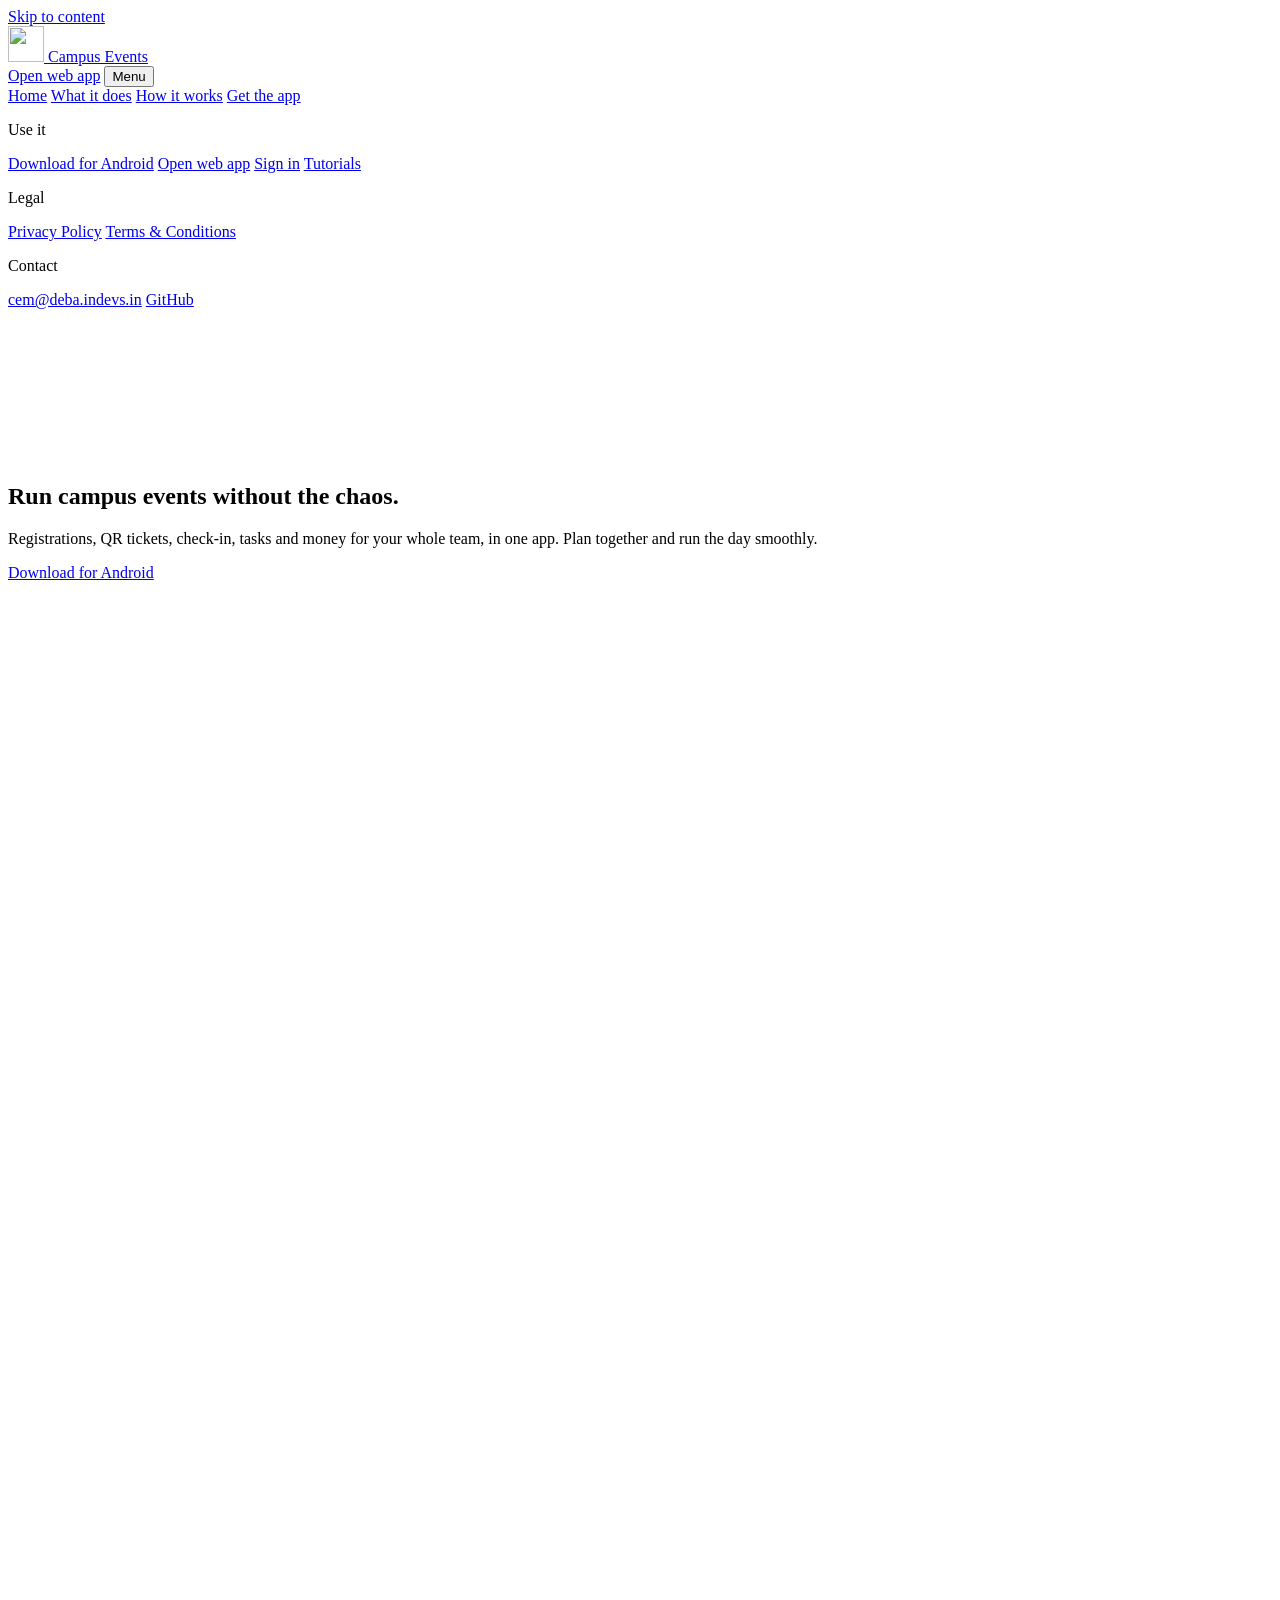
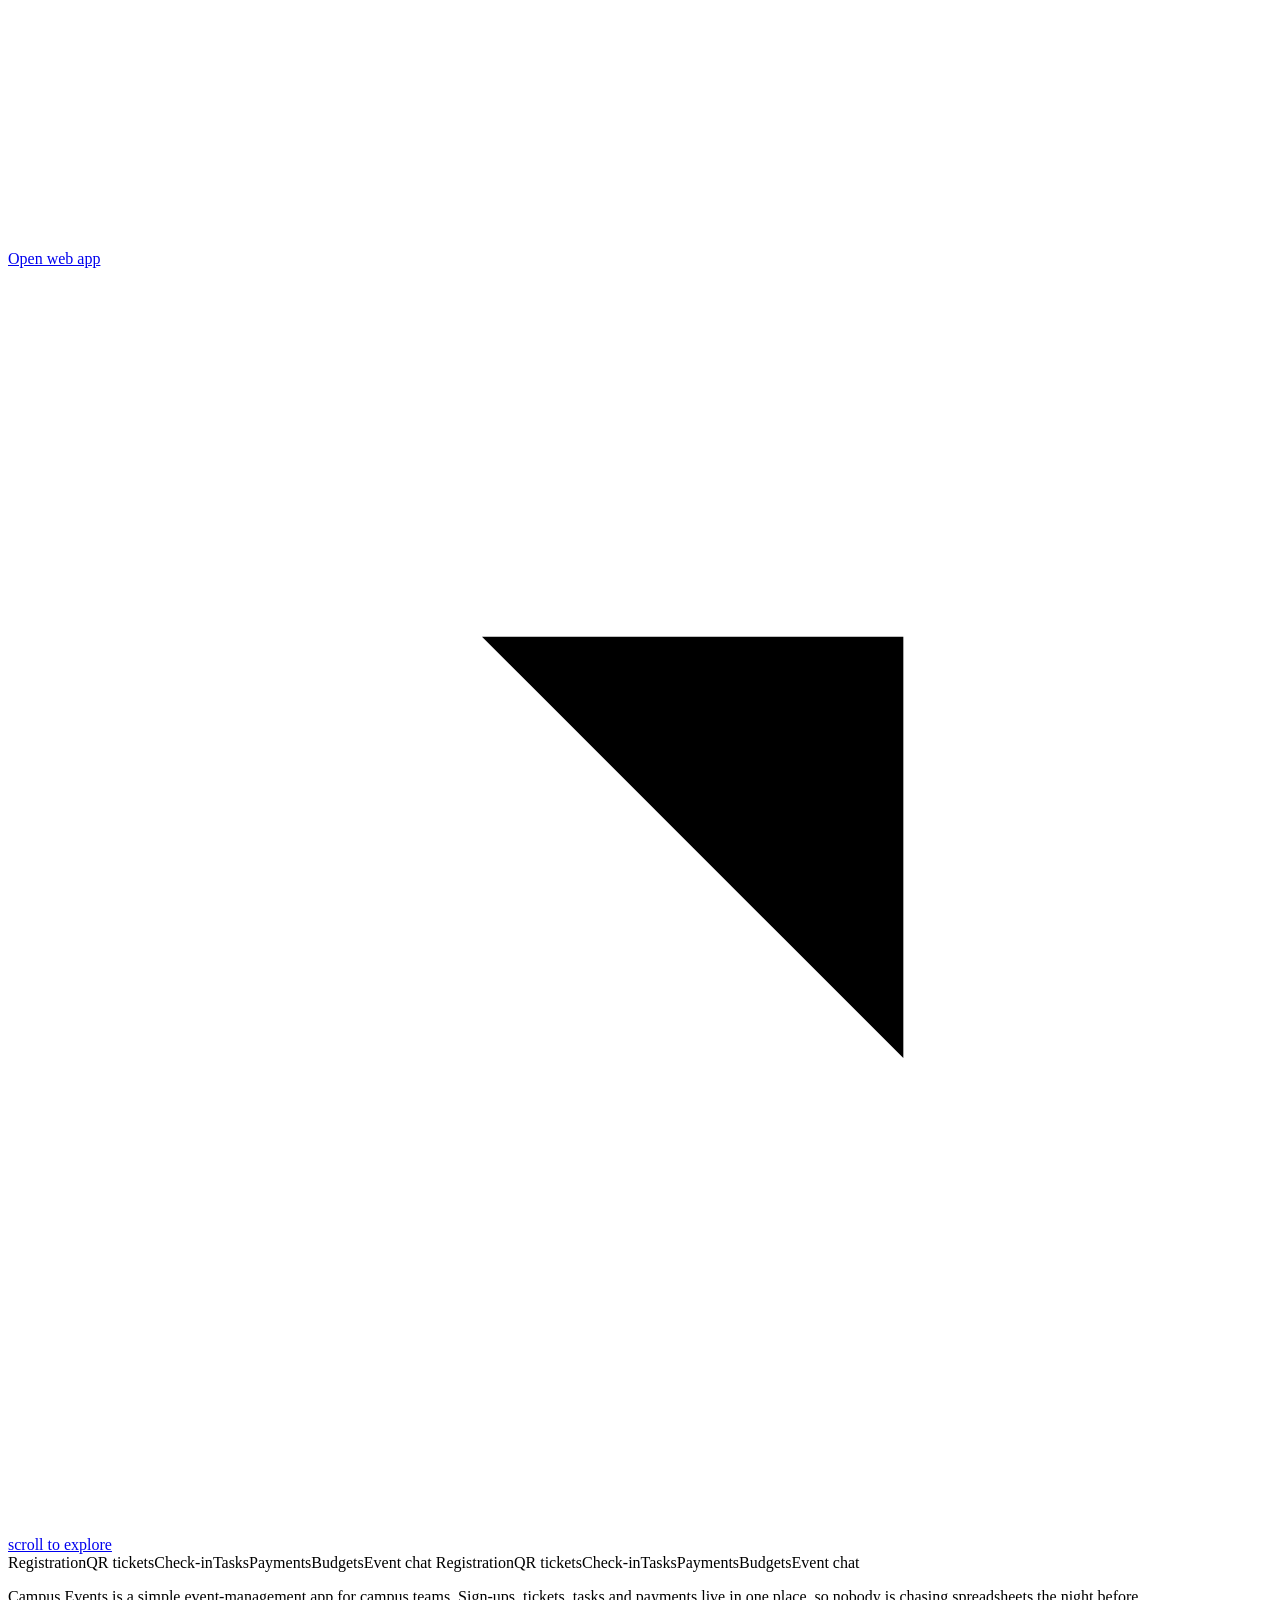
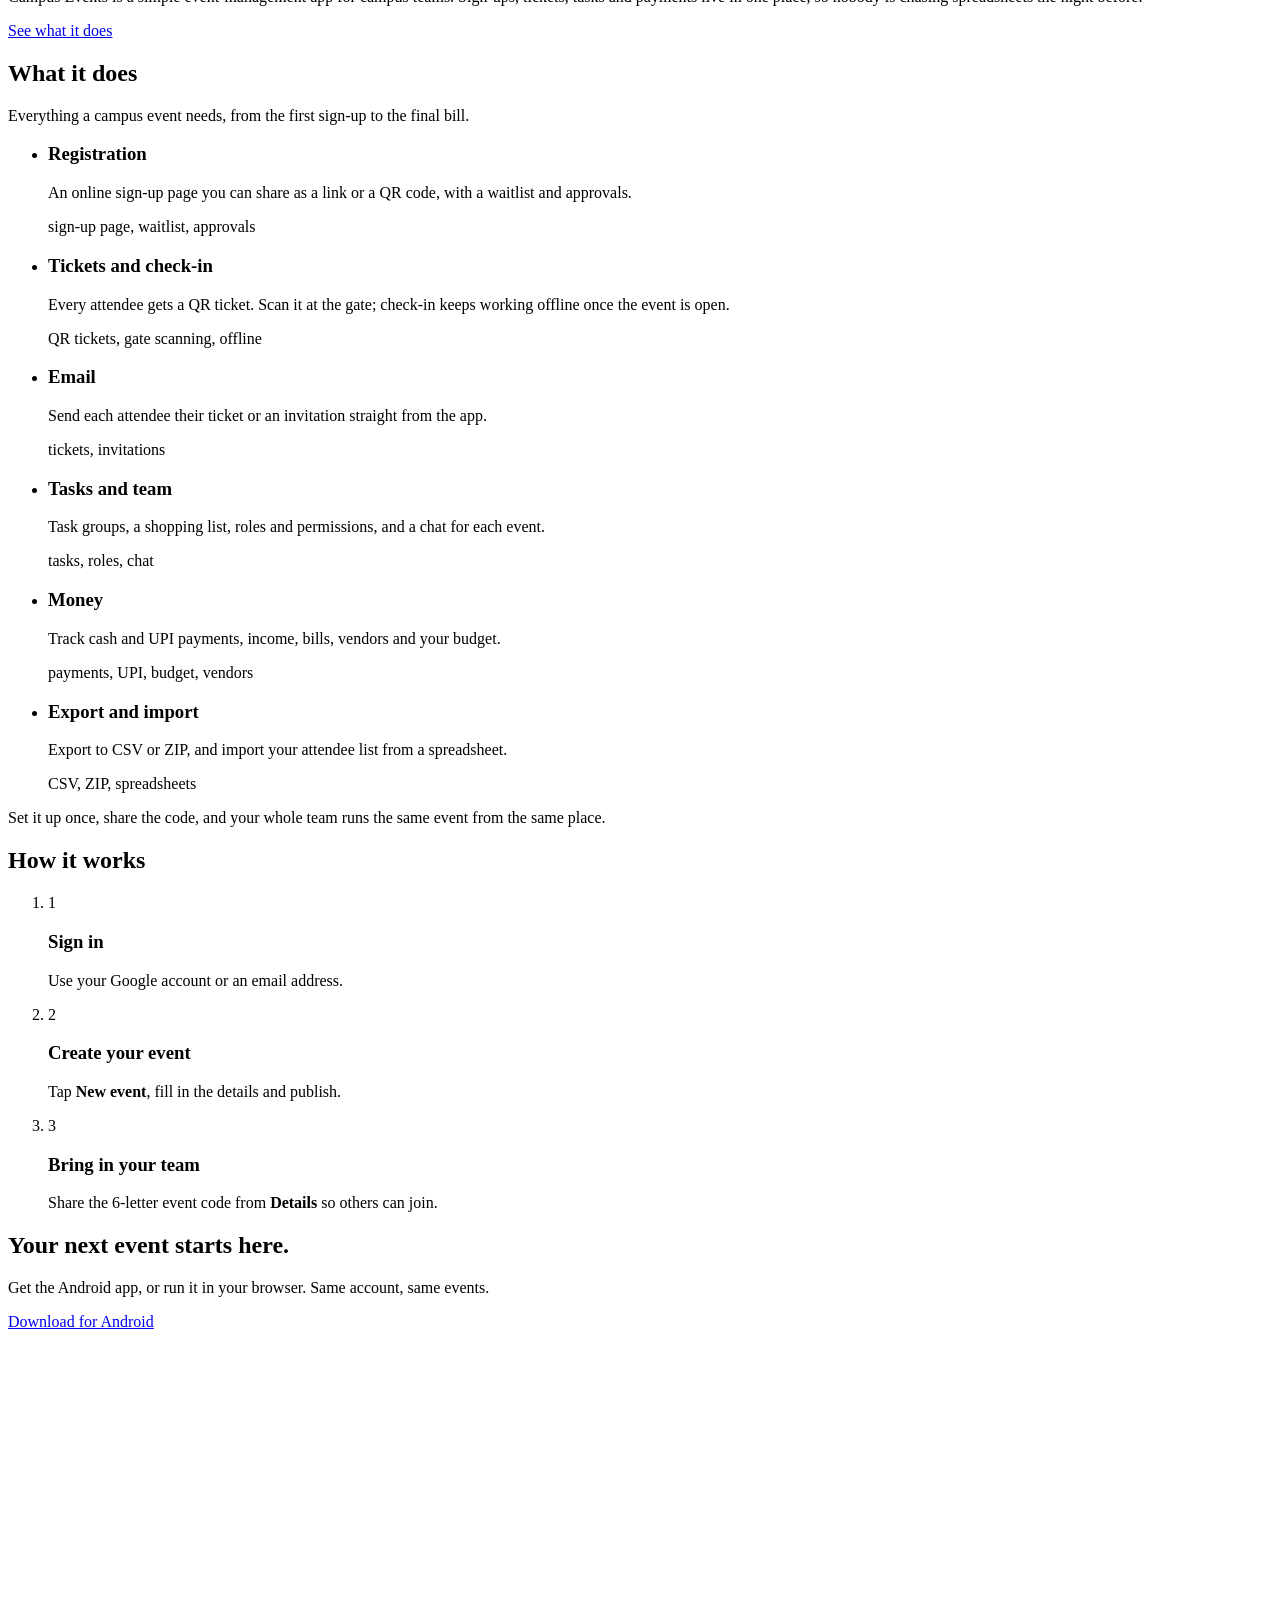
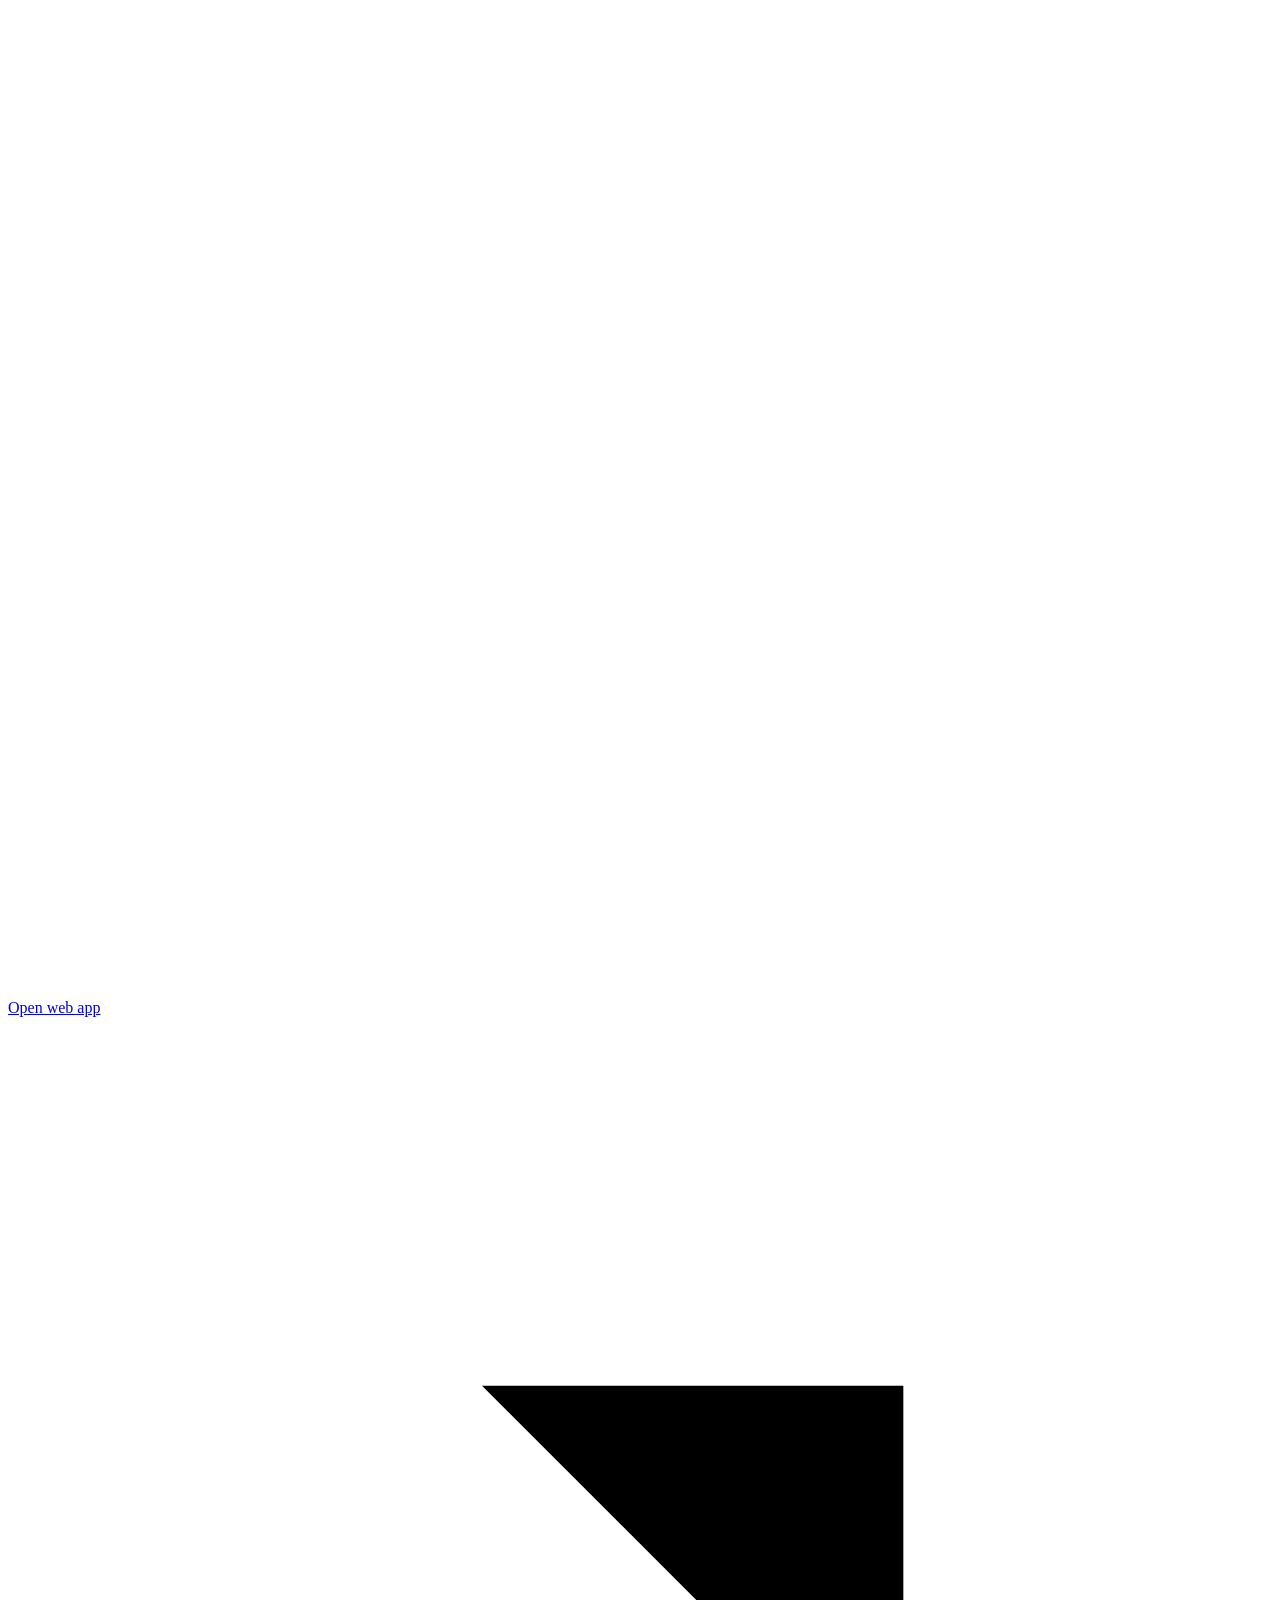
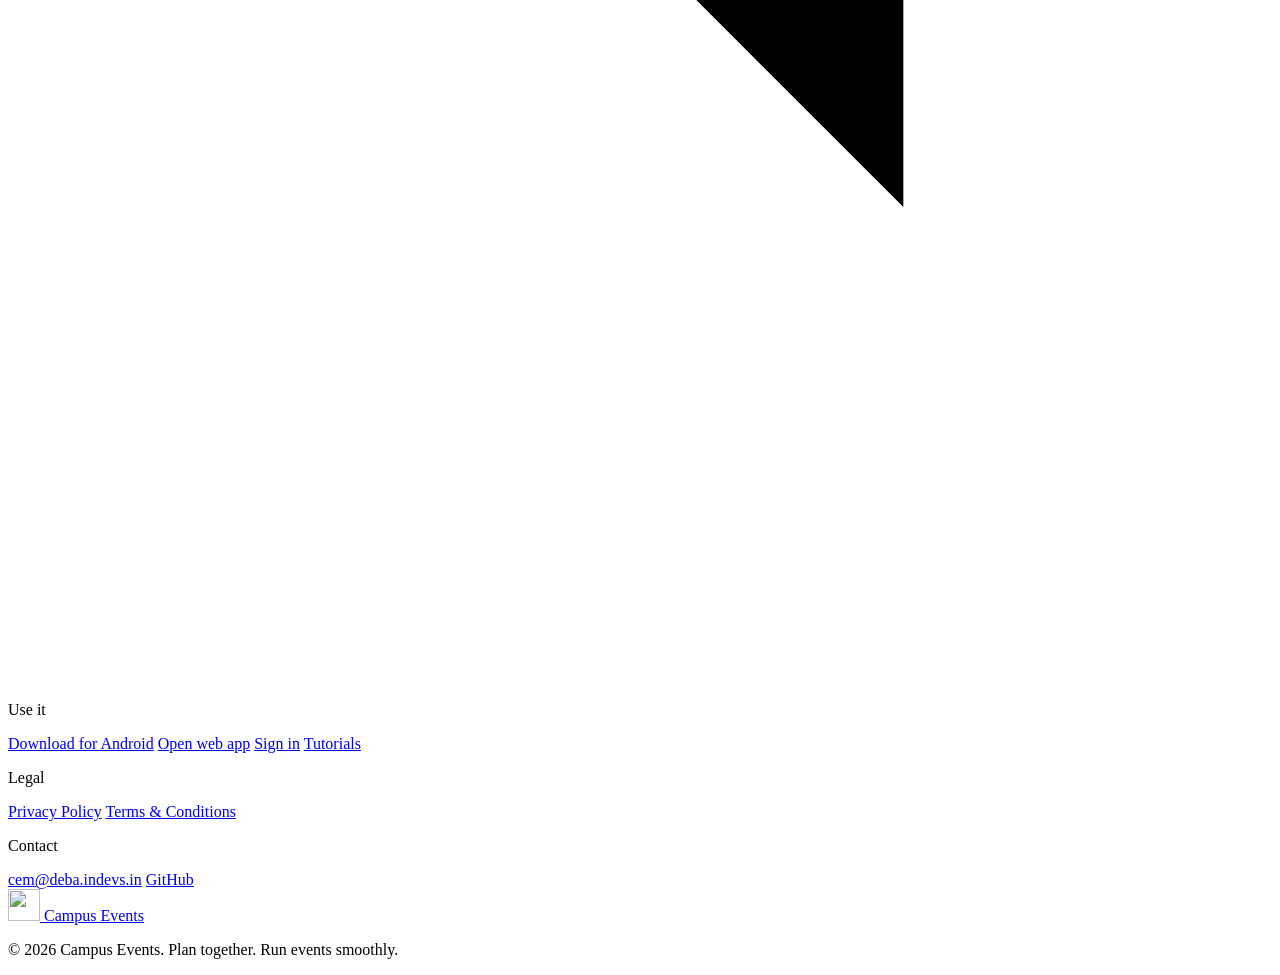
==== index.html @ 30bf164f "Add files via upload" ====
<!DOCTYPE html>
<html lang="en">
<head>
<meta charset="utf-8">
<meta name="viewport" content="width=device-width, initial-scale=1, viewport-fit=cover">
<title>Campus Events | Plan together. Run events smoothly.</title>
<meta name="description" content="Campus Events is an event-management app for campus teams: registrations, QR tickets and check-in, tasks, payments and budgets in one place. Get the Android app or open the web app.">
<meta name="theme-color" content="#F6F7FB">
<link rel="icon" href="assets/icons/favicon.svg" type="image/svg+xml" sizes="any">
<link rel="icon" href="assets/icons/favicon.ico" sizes="48x48">
<link rel="apple-touch-icon" href="assets/icons/apple-touch-icon.png">

<meta property="og:type" content="website">
<meta property="og:site_name" content="Campus Events">
<meta property="og:title" content="Campus Events | Plan together. Run events smoothly.">
<meta property="og:description" content="Registrations, QR tickets and check-in, tasks, payments and budgets for campus event teams.">
<!-- Social previews need an absolute URL. Change this to your landing page's own address once you know it. -->
<meta property="og:image" content="https://cem.deba.indevs.in/icons/og-image.png">
<meta property="og:image:width" content="1200">
<meta property="og:image:height" content="630">
<meta name="twitter:card" content="summary_large_image">

<link rel="preload" href="assets/fonts/bricolage-latin-wght.woff2" as="font" type="font/woff2" crossorigin>
<link rel="preload" href="assets/fonts/figtree-latin-wght.woff2" as="font" type="font/woff2" crossorigin>
<link rel="stylesheet" href="css/style.css">
<script>document.documentElement.classList.add('js')</script>

<script type="application/ld+json">
{"@context":"https://schema.org","@type":"SoftwareApplication","name":"Campus Events","applicationCategory":"BusinessApplication","operatingSystem":"Android, Web","description":"Event management for campus teams: registrations, QR tickets and check-in, tasks, payments and budgets.","downloadUrl":"https://downloadcem.deba.indevs.in/","url":"https://cem.deba.indevs.in/"}
</script>
</head>
<body id="top">
<a class="skip" href="#main">Skip to content</a>

<header class="bar" id="bar">
  <a class="brand" href="#top" aria-label="Campus Events, back to top">
    <img src="assets/icons/logo.svg" width="36" height="36" alt="">
    <span>Campus Events</span>
  </a>
  <div class="bar__actions">
    <a class="pill pill--line hide-sm" href="https://cem.deba.indevs.in/">Open web app</a>
    <button class="pill pill--solid" id="menuBtn" type="button" aria-expanded="false" aria-controls="menu">Menu</button>
  </div>
</header>

<!-- Full-screen menu -->
<div class="menu" id="menu" aria-hidden="true">
  <nav class="menu__main" aria-label="Main">
    <a href="#top" data-close>Home</a>
    <a href="#features" data-close>What it does</a>
    <a href="#how" data-close>How it works</a>
    <a href="#get" data-close>Get the app</a>
  </nav>
  <div class="menu__side">
    <div>
      <p class="menu__label">Use it</p>
      <a href="https://downloadcem.deba.indevs.in/">Download for Android</a>
      <a href="https://cem.deba.indevs.in/">Open web app</a>
      <a href="https://cem.deba.indevs.in/login.html">Sign in</a>
      <a href="https://cem.deba.indevs.in/tutorials/">Tutorials</a>
    </div>
    <div>
      <p class="menu__label">Legal</p>
      <a href="https://cem.deba.indevs.in/privacy.html">Privacy Policy</a>
      <a href="https://cem.deba.indevs.in/terms.html">Terms &amp; Conditions</a>
    </div>
    <div>
      <p class="menu__label">Contact</p>
      <a href="mailto:cem@deba.indevs.in">cem@deba.indevs.in</a>
      <a href="https://github.com/real-debabrata/cem" rel="noopener">GitHub</a>
    </div>
  </div>
</div>

<main id="main">

  <!-- Hero -->
  <section class="hero" aria-labelledby="h1">
    <canvas class="hero__canvas" id="heroCanvas" aria-hidden="true"></canvas>
    <div class="hero__body">
      <h1 id="h1"><span class="mask"><span class="line">Run campus events without the chaos.</span></span></h1>
      <p class="hero__lead">Registrations, QR tickets, check-in, tasks and money for your whole team, in one app. Plan together and run the day smoothly.</p>
      <div class="cta-row">
        <a class="btn btn--primary" href="https://downloadcem.deba.indevs.in/">
          <span>Download for Android</span><i class="btn__ico" aria-hidden="true"><svg viewBox="0 0 24 24"><path d="M12 4v11m0 0 4.5-4.5M12 15l-4.5-4.5M5 19h14"/></svg></i>
        </a>
        <a class="btn btn--ghost" href="https://cem.deba.indevs.in/">
          <span>Open web app</span><i class="btn__ico" aria-hidden="true"><svg viewBox="0 0 24 24"><path d="M7 17 17 7M9 7h8v8"/></svg></i>
        </a>
      </div>
    </div>
    <a class="scroll-cue" href="#intro" aria-label="Scroll to explore"><span>scroll to explore</span><i aria-hidden="true"></i></a>
  </section>

  <!-- Marquee -->
  <div class="marquee" aria-hidden="true">
    <div class="marquee__track">
      <span>Registration</span><b></b><span>QR tickets</span><b></b><span>Check-in</span><b></b><span>Tasks</span><b></b><span>Payments</span><b></b><span>Budgets</span><b></b><span>Event chat</span><b></b>
      <span>Registration</span><b></b><span>QR tickets</span><b></b><span>Check-in</span><b></b><span>Tasks</span><b></b><span>Payments</span><b></b><span>Budgets</span><b></b><span>Event chat</span><b></b>
    </div>
  </div>

  <!-- Intro -->
  <section class="intro" id="intro">
    <p class="intro__big">Campus Events is a simple event-management app for campus teams. Sign-ups, tickets, tasks and payments live in one place, so nobody is chasing spreadsheets the night before.</p>
    <a class="textlink" href="#features">See what it does</a>
  </section>

  <!-- Features -->
  <section class="features" id="features" aria-labelledby="fh">
    <div class="features__head">
      <h2 id="fh">What it does</h2>
      <p>Everything a campus event needs, from the first sign-up to the final bill.</p>
    </div>
    <ul class="flist">
      <li class="frow">
        <h3>Registration</h3>
        <div>
          <p>An online sign-up page you can share as a link or a QR code, with a waitlist and approvals.</p>
          <p class="tags">sign-up page, waitlist, approvals</p>
        </div>
      </li>
      <li class="frow">
        <h3>Tickets and check-in</h3>
        <div>
          <p>Every attendee gets a QR ticket. Scan it at the gate; check-in keeps working offline once the event is open.</p>
          <p class="tags">QR tickets, gate scanning, offline</p>
        </div>
      </li>
      <li class="frow">
        <h3>Email</h3>
        <div>
          <p>Send each attendee their ticket or an invitation straight from the app.</p>
          <p class="tags">tickets, invitations</p>
        </div>
      </li>
      <li class="frow">
        <h3>Tasks and team</h3>
        <div>
          <p>Task groups, a shopping list, roles and permissions, and a chat for each event.</p>
          <p class="tags">tasks, roles, chat</p>
        </div>
      </li>
      <li class="frow">
        <h3>Money</h3>
        <div>
          <p>Track cash and UPI payments, income, bills, vendors and your budget.</p>
          <p class="tags">payments, UPI, budget, vendors</p>
        </div>
      </li>
      <li class="frow">
        <h3>Export and import</h3>
        <div>
          <p>Export to CSV or ZIP, and import your attendee list from a spreadsheet.</p>
          <p class="tags">CSV, ZIP, spreadsheets</p>
        </div>
      </li>
    </ul>
  </section>

  <!-- Scroll-scrubbed statement -->
  <section class="scrub" aria-label="In short">
    <div class="scrub__in">
      <p class="scrub__text" data-scrub>Set it up once, share the code, and your whole team runs the same event from the same place.</p>
    </div>
  </section>

  <!-- How it works -->
  <section class="how" id="how" aria-labelledby="hh">
    <h2 id="hh">How it works</h2>
    <ol class="steps">
      <li>
        <span class="steps__n" aria-hidden="true">1</span>
        <h3>Sign in</h3>
        <p>Use your Google account or an email address.</p>
      </li>
      <li>
        <span class="steps__n" aria-hidden="true">2</span>
        <h3>Create your event</h3>
        <p>Tap <strong>New event</strong>, fill in the details and publish.</p>
      </li>
      <li>
        <span class="steps__n" aria-hidden="true">3</span>
        <h3>Bring in your team</h3>
        <p>Share the 6-letter event code from <strong>Details</strong> so others can join.</p>
      </li>
    </ol>
  </section>

  <!-- Call to action -->
  <section class="get" id="get" aria-labelledby="gh">
    <h2 id="gh">Your next event starts here.</h2>
    <p class="get__lead">Get the Android app, or run it in your browser. Same account, same events.</p>
    <div class="cta-row">
      <a class="btn btn--amber" href="https://downloadcem.deba.indevs.in/">
        <span>Download for Android</span><i class="btn__ico" aria-hidden="true"><svg viewBox="0 0 24 24"><path d="M12 4v11m0 0 4.5-4.5M12 15l-4.5-4.5M5 19h14"/></svg></i>
      </a>
      <a class="btn btn--outline" href="https://cem.deba.indevs.in/">
        <span>Open web app</span><i class="btn__ico" aria-hidden="true"><svg viewBox="0 0 24 24"><path d="M7 17 17 7M9 7h8v8"/></svg></i>
      </a>
    </div>
  </section>
</main>

<footer class="foot">
  <div class="foot__cols">
    <div>
      <p class="foot__label">Use it</p>
      <a href="https://downloadcem.deba.indevs.in/">Download for Android</a>
      <a href="https://cem.deba.indevs.in/">Open web app</a>
      <a href="https://cem.deba.indevs.in/login.html">Sign in</a>
      <a href="https://cem.deba.indevs.in/tutorials/">Tutorials</a>
    </div>
    <div>
      <p class="foot__label">Legal</p>
      <a href="https://cem.deba.indevs.in/privacy.html">Privacy Policy</a>
      <a href="https://cem.deba.indevs.in/terms.html">Terms &amp; Conditions</a>
    </div>
    <div>
      <p class="foot__label">Contact</p>
      <a href="mailto:cem@deba.indevs.in">cem@deba.indevs.in</a>
      <a href="https://github.com/real-debabrata/cem" rel="noopener">GitHub</a>
    </div>
  </div>
  <div class="foot__base">
    <a class="brand brand--foot" href="#top" aria-label="Back to top">
      <img src="assets/icons/logo.svg" width="32" height="32" alt="">
      <span>Campus Events</span>
    </a>
    <p>&copy; <span id="yr">2026</span> Campus Events. Plan together. Run events smoothly.</p>
  </div>
</footer>

<script src="js/main.js" defer></script>
</body>
</html>
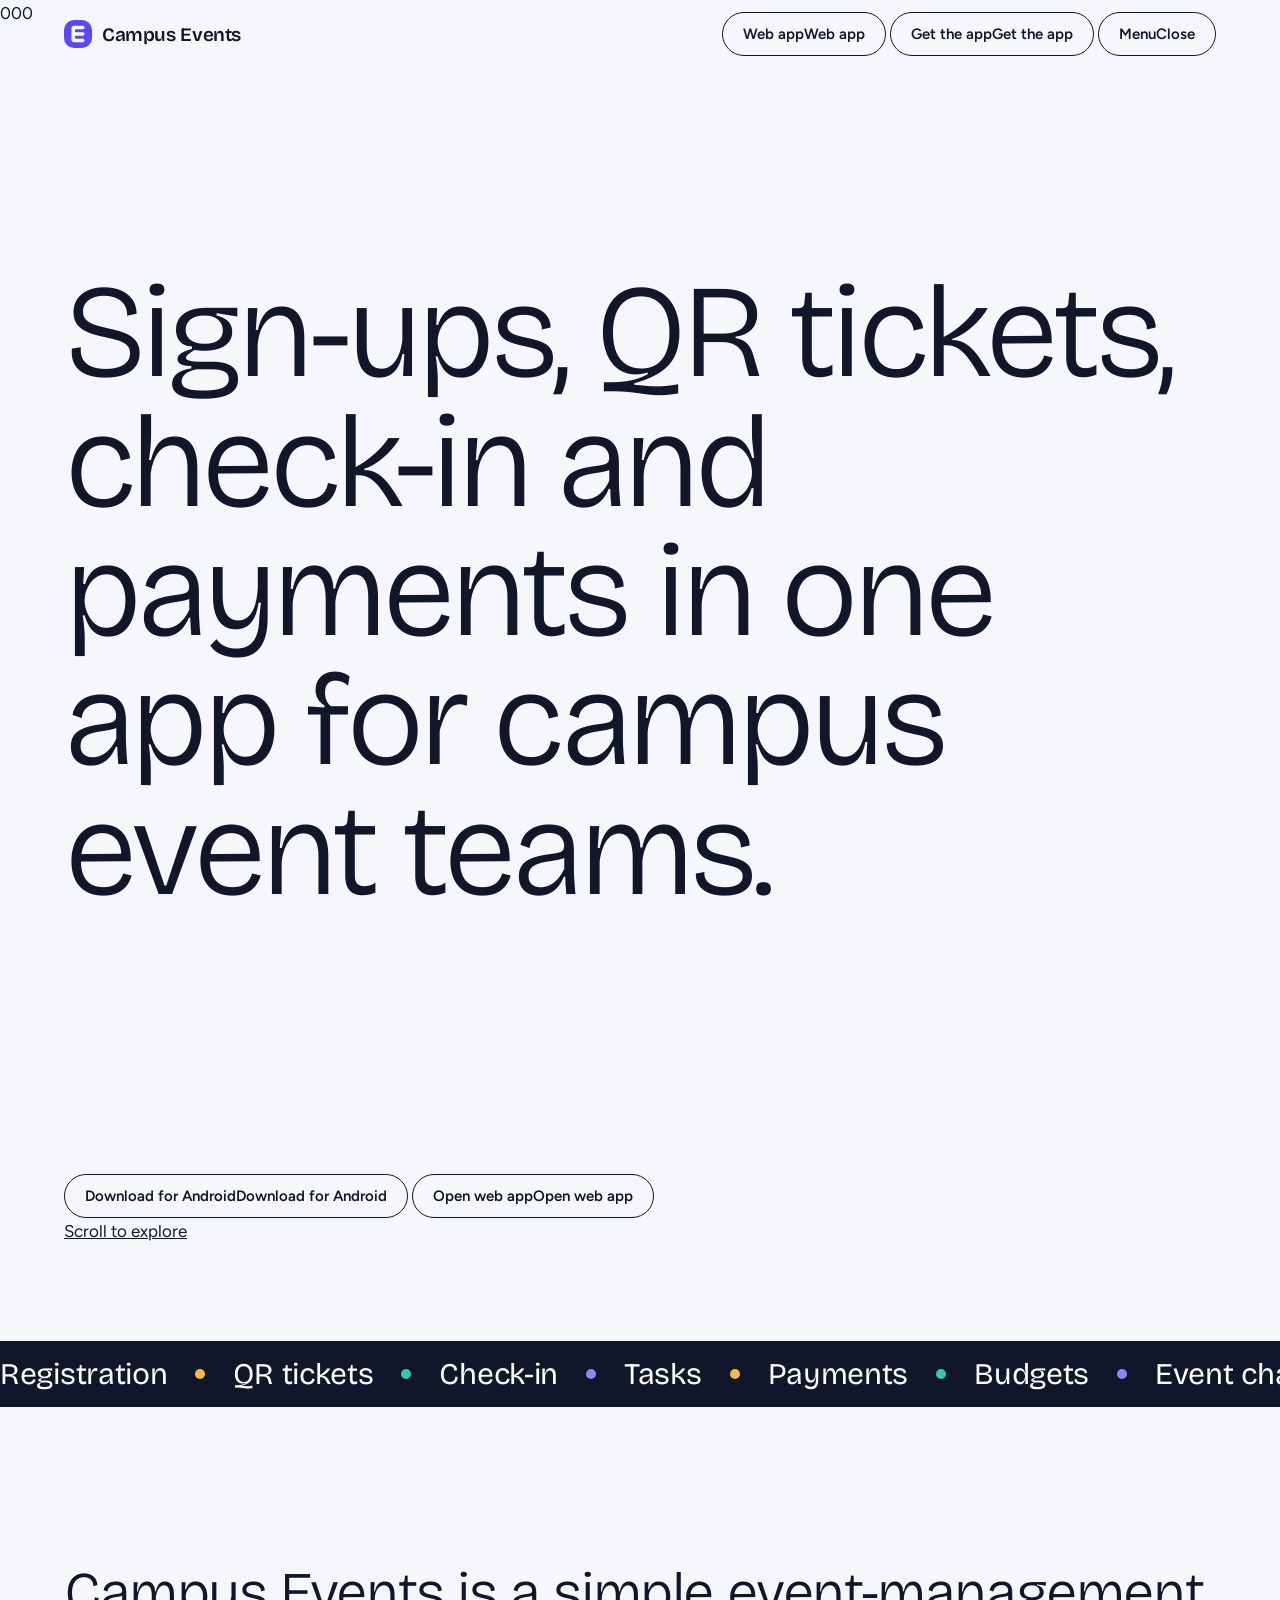
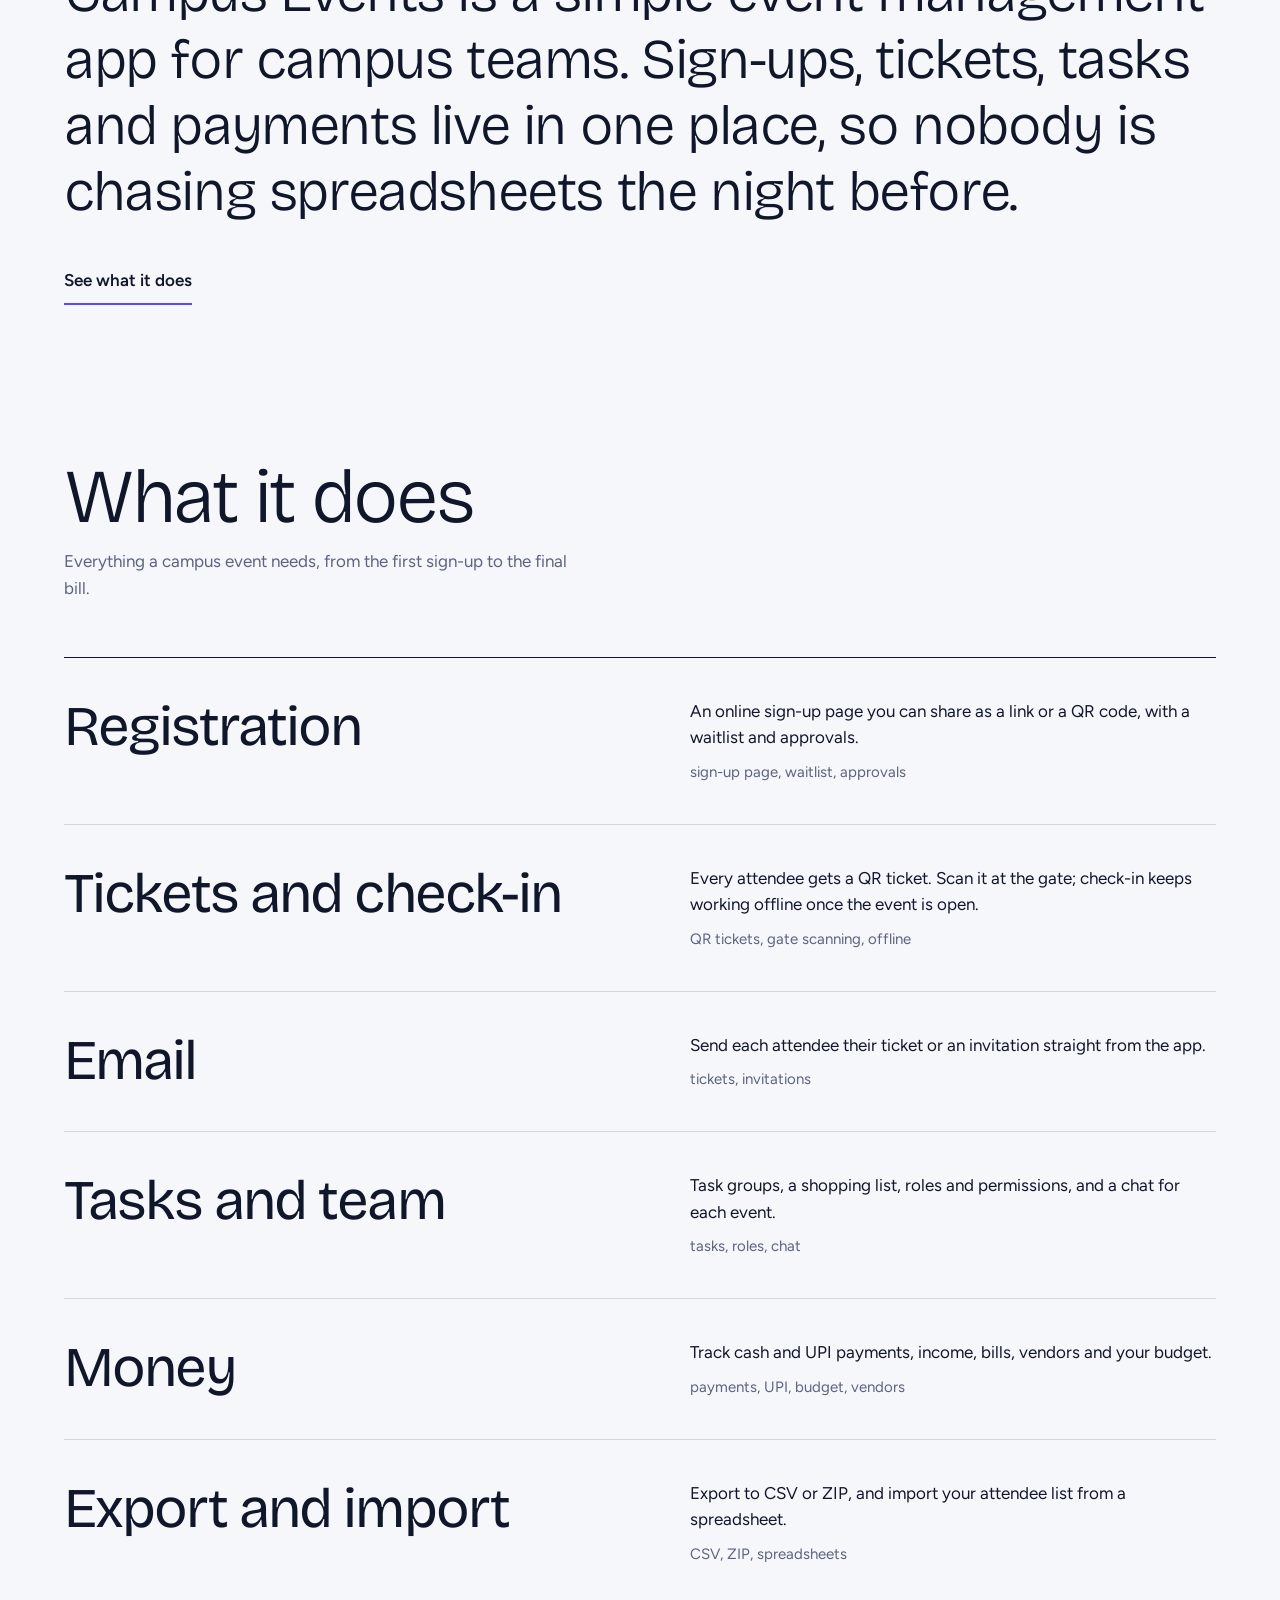
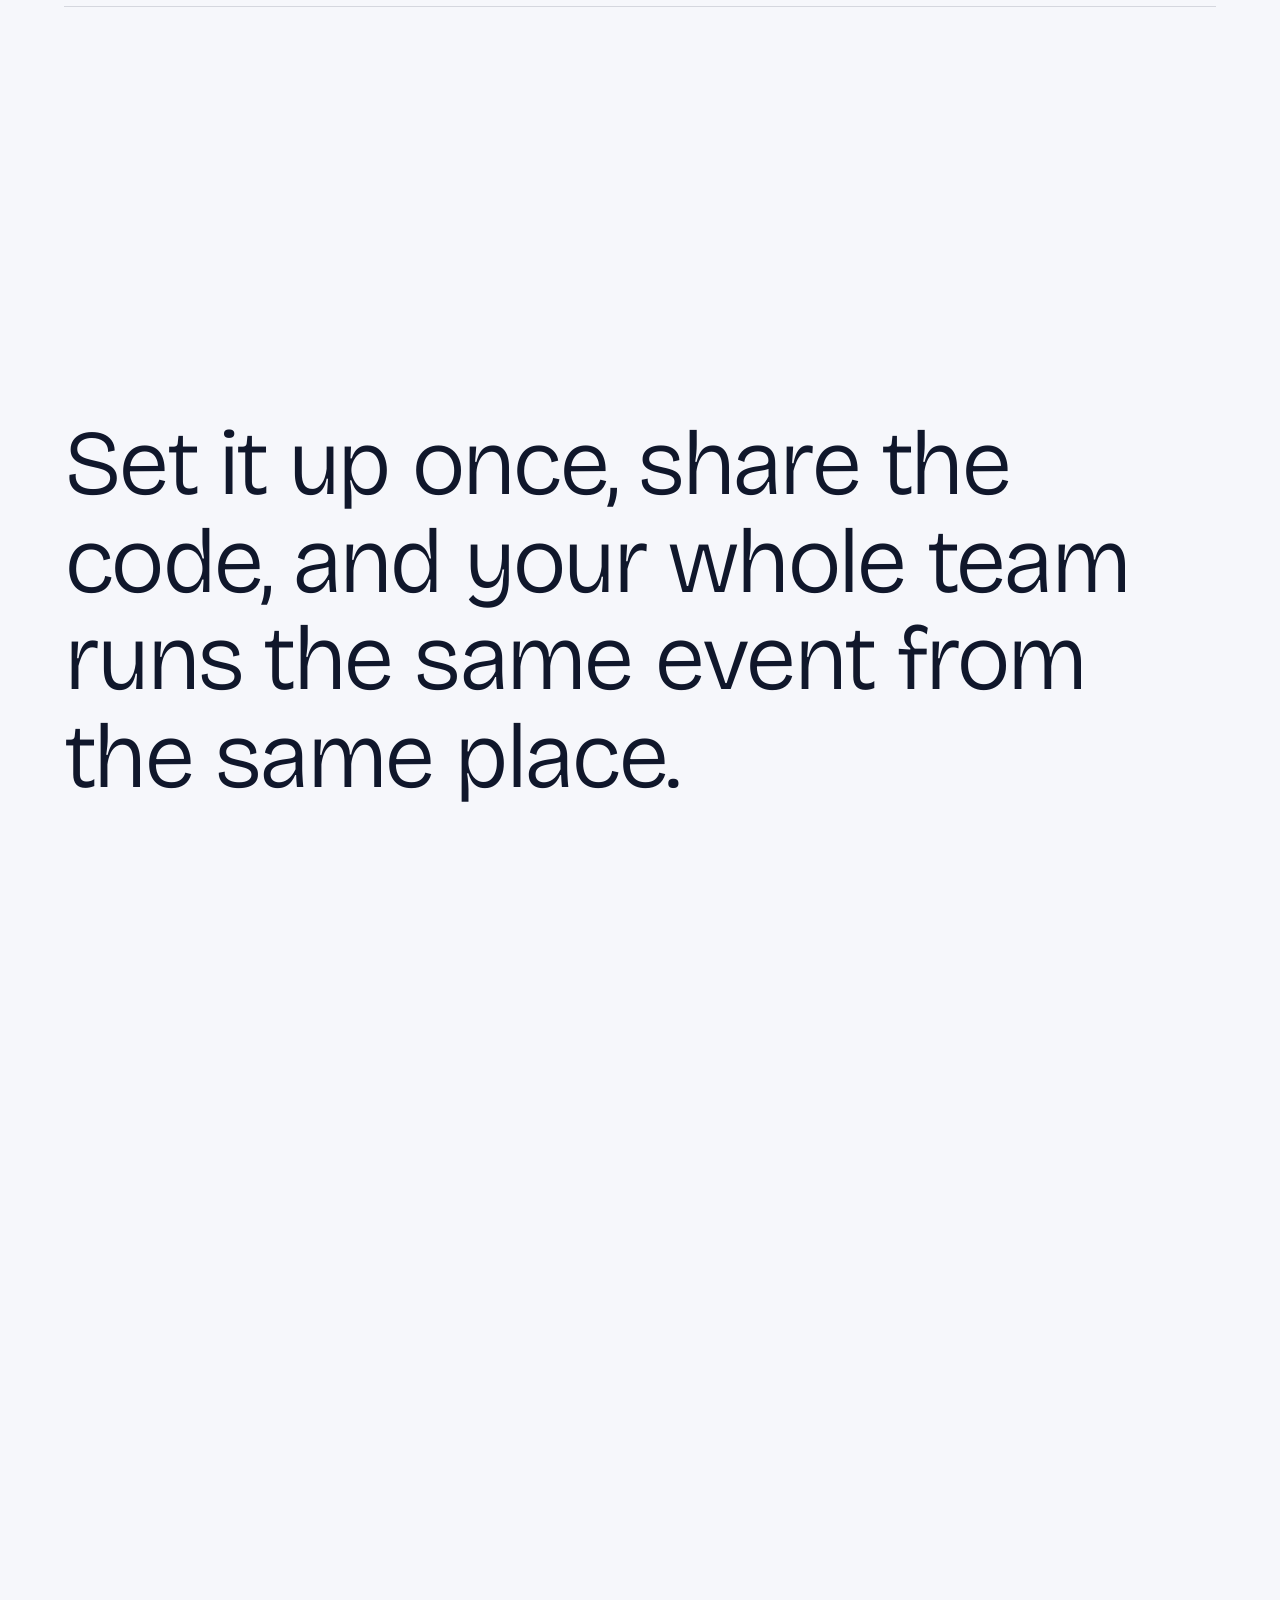
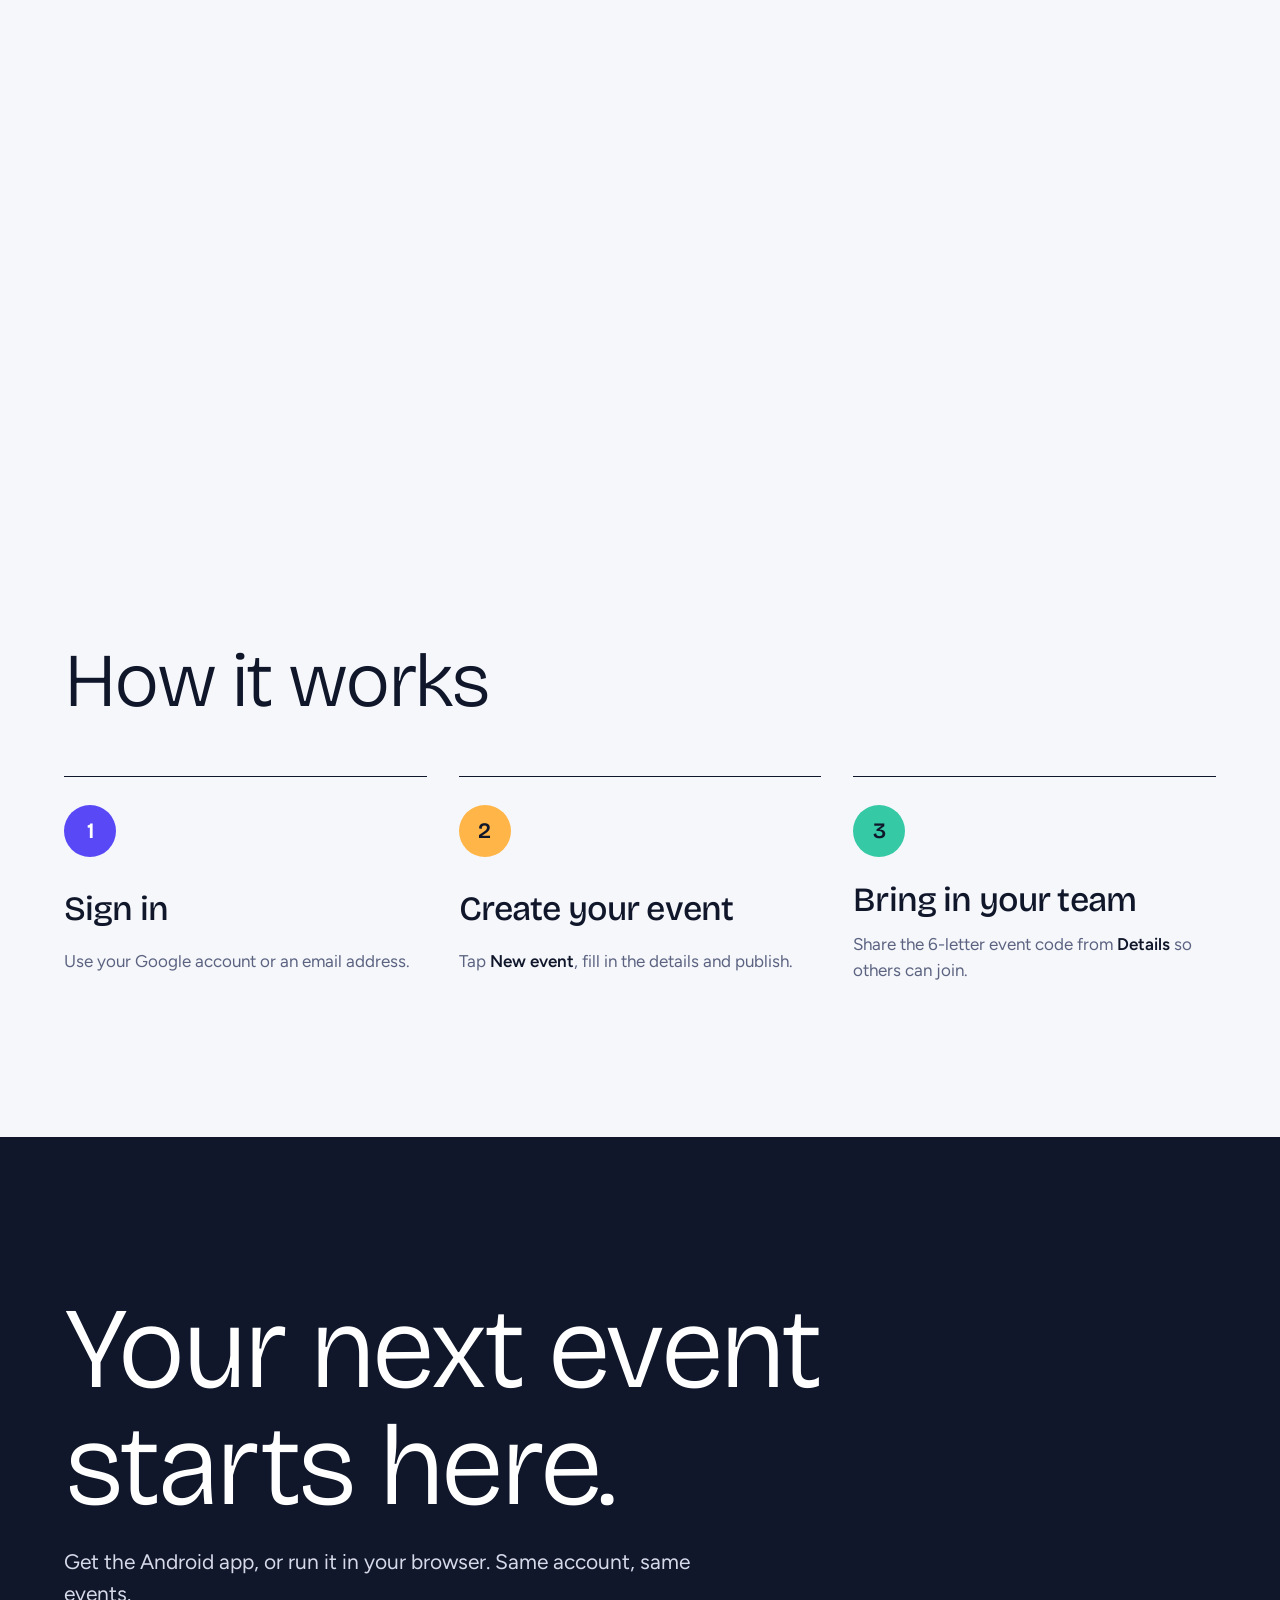
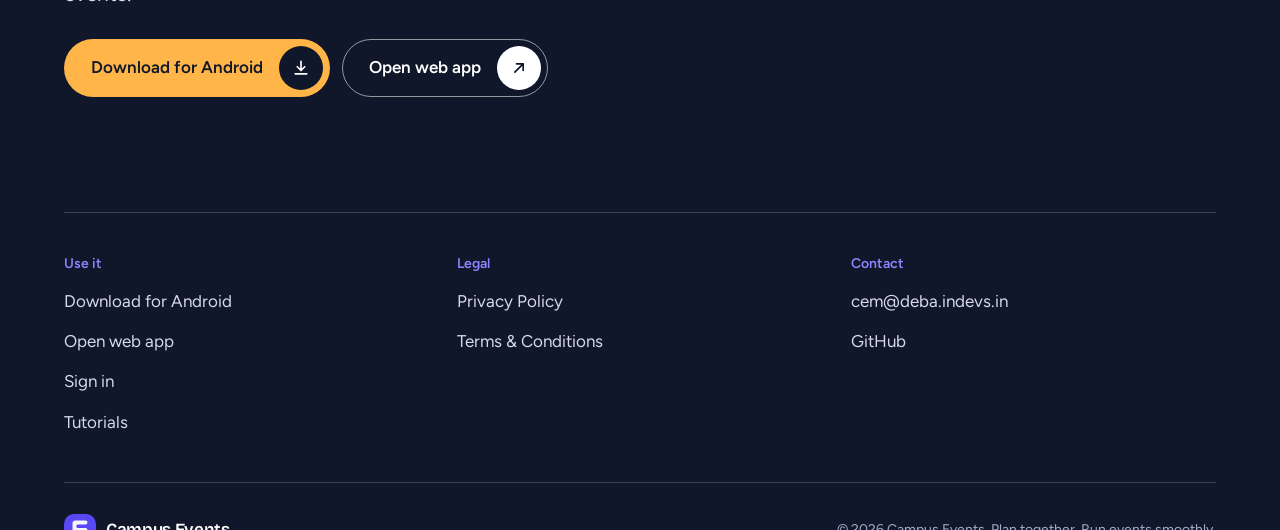
==== commit 76aa6022: "Add files via upload" ====
--- a/index.html
+++ b/index.html
@@ -5,7 +5,7 @@
 <meta name="viewport" content="width=device-width, initial-scale=1, viewport-fit=cover">
 <title>Campus Events | Plan together. Run events smoothly.</title>
 <meta name="description" content="Campus Events is an event-management app for campus teams: registrations, QR tickets and check-in, tasks, payments and budgets in one place. Get the Android app or open the web app.">
-<meta name="theme-color" content="#F6F7FB">
+<meta name="theme-color" content="#F0F0FA">
 <link rel="icon" href="assets/icons/favicon.svg" type="image/svg+xml" sizes="any">
 <link rel="icon" href="assets/icons/favicon.ico" sizes="48x48">
 <link rel="apple-touch-icon" href="assets/icons/apple-touch-icon.png">
@@ -23,7 +23,10 @@
 <link rel="preload" href="assets/fonts/bricolage-latin-wght.woff2" as="font" type="font/woff2" crossorigin>
 <link rel="preload" href="assets/fonts/figtree-latin-wght.woff2" as="font" type="font/woff2" crossorigin>
 <link rel="stylesheet" href="css/style.css">
-<script>document.documentElement.classList.add('js')</script>
+<script>
+(function(){var d=document.documentElement;d.classList.add('js');
+try{var force=/[?&]intro/.test(location.search);if(!force&&(matchMedia('(prefers-reduced-motion: reduce)').matches||sessionStorage.getItem('cem-intro')==='1'||/[?&]nointro/.test(location.search)))d.classList.add('no-intro');}catch(e){}})();
+</script>
 
 <script type="application/ld+json">
 {"@context":"https://schema.org","@type":"SoftwareApplication","name":"Campus Events","applicationCategory":"BusinessApplication","operatingSystem":"Android, Web","description":"Event management for campus teams: registrations, QR tickets and check-in, tasks, payments and budgets.","downloadUrl":"https://downloadcem.deba.indevs.in/","url":"https://cem.deba.indevs.in/"}
@@ -32,43 +35,53 @@
 <body id="top">
 <a class="skip" href="#main">Skip to content</a>
 
+<!-- Intro: loader bar that folds into the logo mark, then opens onto the page -->
+<div class="loader" id="loader" aria-hidden="true">
+  <div class="loader__bar" id="ldBar"><i id="ldFill"></i></div>
+  <div class="loader__mark" id="ldMark"><i></i><i></i><i></i><i></i></div>
+  <div class="loader__count" id="ldCount">000</div>
+  <svg class="loader__veil" id="ldVeil" aria-hidden="true" focusable="false">
+    <defs>
+      <mask id="ldMask" maskUnits="userSpaceOnUse">
+        <rect id="ldMaskBg" fill="#fff"/>
+        <g id="ldHole" fill="#000"></g>
+      </mask>
+    </defs>
+    <rect id="ldBlack" fill="#000" mask="url(#ldMask)"/>
+    <g id="ldFillE" fill="#F0F0FA"></g>
+  </svg>
+</div>
+
 <header class="bar" id="bar">
   <a class="brand" href="#top" aria-label="Campus Events, back to top">
-    <img src="assets/icons/logo.svg" width="36" height="36" alt="">
+    <img src="assets/icons/logo.svg" width="28" height="28" alt="">
     <span>Campus Events</span>
   </a>
-  <div class="bar__actions">
-    <a class="pill pill--line hide-sm" href="https://cem.deba.indevs.in/">Open web app</a>
-    <button class="pill pill--solid" id="menuBtn" type="button" aria-expanded="false" aria-controls="menu">Menu</button>
+  <div class="bar__right">
+    <span class="mask-pill hide-md"><a class="pill pill--grey roll-host" href="https://cem.deba.indevs.in/"><span class="roll"><span>Web app</span><span aria-hidden="true">Web app</span></span></a></span>
+    <span class="mask-pill hide-md"><a class="pill pill--dark roll-host" href="https://downloadcem.deba.indevs.in/"><span class="roll"><span>Get the app</span><span aria-hidden="true">Get the app</span></span><i class="dot" aria-hidden="true"></i></a></span>
+    <span class="mask-pill"><button class="pill pill--grey pill--menu roll-host" id="menuBtn" type="button" aria-expanded="false" aria-controls="menu"><span class="roll menu-label"><span>Menu</span><span aria-hidden="true">Close</span></span><span class="dots" aria-hidden="true"><i></i><i></i></span></button></span>
   </div>
 </header>
 
-<!-- Full-screen menu -->
+<!-- Menu: stack of cards on a coloured backdrop -->
 <div class="menu" id="menu" aria-hidden="true">
-  <nav class="menu__main" aria-label="Main">
-    <a href="#top" data-close>Home</a>
-    <a href="#features" data-close>What it does</a>
-    <a href="#how" data-close>How it works</a>
-    <a href="#get" data-close>Get the app</a>
-  </nav>
-  <div class="menu__side">
-    <div>
-      <p class="menu__label">Use it</p>
-      <a href="https://downloadcem.deba.indevs.in/">Download for Android</a>
-      <a href="https://cem.deba.indevs.in/">Open web app</a>
-      <a href="https://cem.deba.indevs.in/login.html">Sign in</a>
-      <a href="https://cem.deba.indevs.in/tutorials/">Tutorials</a>
-    </div>
-    <div>
-      <p class="menu__label">Legal</p>
+  <div class="menu__bg"></div>
+  <div class="menu__cards">
+    <nav class="mcard mcard--links" aria-label="Main">
+      <a href="#top" data-close><span class="roll"><span>Home</span><span aria-hidden="true">Home</span></span></a>
+      <a href="#features" data-close><span class="roll"><span>What it does</span><span aria-hidden="true">What it does</span></span></a>
+      <a href="#how" data-close><span class="roll"><span>How it works</span><span aria-hidden="true">How it works</span></span></a>
+      <a href="https://cem.deba.indevs.in/tutorials/"><span class="roll"><span>Tutorials</span><span aria-hidden="true">Tutorials</span></span></a>
+    </nav>
+    <a class="mcard mcard--cta" href="https://downloadcem.deba.indevs.in/"><span>Download for Android</span><svg viewBox="0 0 24 24" aria-hidden="true"><path d="M12 4v11m0 0 4.5-4.5M12 15l-4.5-4.5M5 19h14"/></svg></a>
+    <a class="mcard mcard--dark" href="https://cem.deba.indevs.in/"><span>Open web app</span><svg viewBox="0 0 24 24" aria-hidden="true"><path d="M7 17 17 7M9 7h8v8"/></svg></a>
+    <p class="menu__legal">
       <a href="https://cem.deba.indevs.in/privacy.html">Privacy Policy</a>
       <a href="https://cem.deba.indevs.in/terms.html">Terms &amp; Conditions</a>
-    </div>
-    <div>
-      <p class="menu__label">Contact</p>
-      <a href="mailto:cem@deba.indevs.in">cem@deba.indevs.in</a>
+      <a href="mailto:cem@deba.indevs.in">Contact</a>
       <a href="https://github.com/real-debabrata/cem" rel="noopener">GitHub</a>
-    </div>
+    </p>
   </div>
 </div>
 
@@ -76,20 +89,22 @@
 
   <!-- Hero -->
   <section class="hero" aria-labelledby="h1">
-    <canvas class="hero__canvas" id="heroCanvas" aria-hidden="true"></canvas>
-    <div class="hero__body">
-      <h1 id="h1"><span class="mask"><span class="line">Run campus events without the chaos.</span></span></h1>
-      <p class="hero__lead">Registrations, QR tickets, check-in, tasks and money for your whole team, in one app. Plan together and run the day smoothly.</p>
-      <div class="cta-row">
-        <a class="btn btn--primary" href="https://downloadcem.deba.indevs.in/">
-          <span>Download for Android</span><i class="btn__ico" aria-hidden="true"><svg viewBox="0 0 24 24"><path d="M12 4v11m0 0 4.5-4.5M12 15l-4.5-4.5M5 19h14"/></svg></i>
-        </a>
-        <a class="btn btn--ghost" href="https://cem.deba.indevs.in/">
-          <span>Open web app</span><i class="btn__ico" aria-hidden="true"><svg viewBox="0 0 24 24"><path d="M7 17 17 7M9 7h8v8"/></svg></i>
-        </a>
+    <h1 class="hero__title" id="h1" data-words>Sign-ups, QR tickets, check-in and payments in one app for campus event teams.</h1>
+
+    <div class="hero__visual" id="heroVisual">
+      <canvas id="heroCanvas" aria-hidden="true"></canvas>
+      <div class="hero__scrim" aria-hidden="true"></div>
+      <div class="hero__cta rise">
+        <a class="pill pill--light roll-host" href="https://downloadcem.deba.indevs.in/"><span class="roll"><span>Download for Android</span><span aria-hidden="true">Download for Android</span></span><i class="dot" aria-hidden="true"></i></a>
+        <a class="pill pill--glass roll-host" href="https://cem.deba.indevs.in/"><span class="roll"><span>Open web app</span><span aria-hidden="true">Open web app</span></span><i class="dot" aria-hidden="true"></i></a>
       </div>
     </div>
-    <a class="scroll-cue" href="#intro" aria-label="Scroll to explore"><span>scroll to explore</span><i aria-hidden="true"></i></a>
+
+    <a class="hero__scroll" href="#intro" aria-label="Scroll to explore">
+      <i class="cross" aria-hidden="true"></i><i class="cross cross--mid" aria-hidden="true"></i>
+      <span class="hero__scroll-text" data-words>Scroll to explore</span>
+      <i class="cross cross--mid" aria-hidden="true"></i><i class="cross" aria-hidden="true"></i>
+    </a>
   </section>
 
   <!-- Marquee -->
--- a/css/style.css
+++ b/css/style.css
@@ -0,0 +1,183 @@
+/* Campus Events landing page. Mobile-first; wider layouts are added with min-width queries.
+   Brand colours come from brand/README.md in the app repo. */
+
+@font-face{font-family:'Bricolage';font-style:normal;font-weight:200 800;font-display:swap;src:url(../assets/fonts/bricolage-latin-wght.woff2) format('woff2')}
+@font-face{font-family:'Figtree';font-style:normal;font-weight:300 900;font-display:swap;src:url(../assets/fonts/figtree-latin-wght.woff2) format('woff2')}
+
+:root{
+  --cloud:#F6F7FB;
+  --navy:#10172B;
+  --indigo:#5948F5;
+  --tint:#8F84FF;
+  --amber:#FFB547;
+  --mint:#35C9A5;
+  --mute:#5B6380;
+  --line:rgba(16,23,43,.14);
+  --disp:'Bricolage','Poppins',system-ui,sans-serif;
+  --txt:'Figtree','Poppins',system-ui,-apple-system,'Segoe UI',sans-serif;
+  --pad:clamp(20px,5vw,64px);
+  --ease:cubic-bezier(.22,1,.36,1);
+  --bar:68px;
+}
+
+*,*::before,*::after{box-sizing:border-box}
+html{-webkit-text-size-adjust:100%;scroll-behavior:smooth;scroll-padding-top:var(--bar)}
+body{margin:0;background:var(--cloud);color:var(--navy);font:400 17px/1.55 var(--txt);-webkit-font-smoothing:antialiased;overflow-x:hidden}
+img,svg{display:block;max-width:100%}
+a{color:inherit}
+h1,h2,h3,p,ul,ol{margin:0}
+ul,ol{padding:0;list-style:none}
+button{font:inherit;color:inherit}
+:focus-visible{outline:3px solid var(--indigo);outline-offset:3px;border-radius:6px}
+.skip{position:fixed;left:12px;top:-60px;z-index:100;background:var(--navy);color:#fff;padding:10px 16px;border-radius:99px;text-decoration:none;transition:top .2s}
+.skip:focus{top:12px}
+@media (prefers-reduced-motion:reduce){html{scroll-behavior:auto}}
+
+/* ---------- top bar ---------- */
+.bar{position:fixed;inset:0 0 auto 0;z-index:40;height:calc(var(--bar) + env(safe-area-inset-top));padding:env(safe-area-inset-top) max(var(--pad),env(safe-area-inset-right)) 0 max(var(--pad),env(safe-area-inset-left));display:flex;align-items:center;justify-content:space-between;gap:12px;transition:background .3s,box-shadow .3s}
+.bar.is-solid{background:rgba(246,247,251,.88);-webkit-backdrop-filter:blur(14px);backdrop-filter:blur(14px);box-shadow:0 1px 0 var(--line)}
+.brand{display:inline-flex;align-items:center;gap:10px;text-decoration:none;font:600 19px/1 var(--disp);letter-spacing:-.02em;min-height:44px}
+.brand img{border-radius:10px}
+.bar__actions{display:flex;gap:10px;align-items:center}
+.pill{display:inline-flex;align-items:center;justify-content:center;min-height:44px;padding:0 20px;border-radius:99px;font:600 15px/1 var(--txt);text-decoration:none;cursor:pointer;border:1.5px solid var(--navy);background:none;transition:background .25s,color .25s}
+.pill--solid{background:var(--navy);color:#fff}
+.pill--solid:hover{background:var(--indigo);border-color:var(--indigo)}
+.pill--line:hover{background:var(--navy);color:#fff}
+.hide-sm{display:none}
+@media (min-width:640px){.hide-sm{display:inline-flex}}
+body.menu-open .bar{background:none;box-shadow:none;-webkit-backdrop-filter:none;backdrop-filter:none;color:#fff}
+body.menu-open .pill{border-color:#fff}
+body.menu-open .pill--solid{background:#fff;color:var(--navy)}
+body.menu-open .pill--line{display:none}
+
+/* ---------- full-screen menu ---------- */
+.menu{position:fixed;inset:0;z-index:30;background:var(--navy);color:#fff;display:flex;flex-direction:column;justify-content:space-between;gap:32px;padding:calc(var(--bar) + env(safe-area-inset-top) + 16px) var(--pad) max(32px,env(safe-area-inset-bottom));overflow-y:auto;overscroll-behavior:contain;visibility:hidden;clip-path:circle(0 at calc(100% - 56px) 36px);transition:clip-path .7s var(--ease),visibility 0s .7s}
+body.menu-open{overflow:hidden}
+body.menu-open .menu{visibility:visible;clip-path:circle(150% at calc(100% - 56px) 36px);transition:clip-path .8s var(--ease),visibility 0s}
+.menu__main{display:flex;flex-direction:column;gap:2px}
+.menu__main a{font:300 clamp(40px,11vw,96px)/1.08 var(--disp);letter-spacing:-.03em;text-decoration:none;padding:4px 0;min-height:44px;transition:color .2s}
+.menu__main a:hover{color:var(--amber)}
+.menu__side{display:grid;grid-template-columns:1fr;gap:24px}
+.menu__side a{display:block;padding:7px 0;color:#d6d9e8;text-decoration:none;font-size:17px}
+.menu__side a:hover{color:#fff;text-decoration:underline}
+.menu__label{font-size:14px;color:var(--tint);margin-bottom:6px;font-weight:600}
+@media (min-width:560px){.menu__side{grid-template-columns:repeat(3,1fr)}}
+@media (min-width:900px){.menu{flex-direction:row;align-items:flex-end}.menu__side{grid-template-columns:1fr;min-width:260px}}
+
+/* ---------- hero ---------- */
+.hero{position:relative;min-height:100vh;min-height:100svh;display:flex;flex-direction:column;justify-content:flex-end;padding:calc(var(--bar) + 24px) var(--pad) 96px;overflow:hidden;isolation:isolate}
+.hero__canvas{position:absolute;inset:0;width:100%;height:100%;z-index:-1;pointer-events:none}
+.hero__body{max-width:1312px}
+h1{font:300 clamp(44px,11.6vw,132px)/.98 var(--disp);letter-spacing:-.045em;max-width:11.5em}
+.line{text-wrap:balance}
+.mask{display:block;overflow:hidden;padding-bottom:.08em;margin-bottom:-.08em}
+.line{display:block}
+.js .line{transform:translateY(110%);animation:rise 1.1s var(--ease) forwards}
+@keyframes rise{to{transform:none}}
+.hero__lead{margin-top:clamp(20px,3vw,32px);max-width:34em;font-size:clamp(17px,2.2vw,21px);color:var(--navy)}
+.js .hero__lead,.js .hero .cta-row{opacity:0;animation:fade .9s .55s var(--ease) forwards}
+.js .hero .cta-row{animation-delay:.7s}
+@keyframes fade{to{opacity:1}}
+.cta-row{display:flex;flex-wrap:wrap;gap:12px;margin-top:28px}
+
+.btn{display:inline-flex;align-items:center;justify-content:space-between;gap:16px;min-height:56px;padding:6px 6px 6px 26px;border-radius:99px;font:600 17px/1 var(--txt);text-decoration:none;border:1.5px solid transparent;transition:background .3s,color .3s,border-color .3s}
+.btn__ico{display:grid;place-items:center;width:44px;height:44px;border-radius:50%;flex:none;transition:transform .4s var(--ease)}
+.btn__ico svg{width:20px;height:20px;fill:none;stroke:currentColor;stroke-width:2;stroke-linecap:round;stroke-linejoin:round}
+.btn:hover .btn__ico{transform:rotate(45deg)}
+.btn--primary{background:var(--indigo);color:#fff}
+.btn--primary .btn__ico{background:#fff;color:var(--indigo)}
+.btn--primary:hover{background:var(--navy)}
+.btn--ghost{border-color:var(--navy);background:var(--cloud)}
+.btn--ghost .btn__ico{background:var(--navy);color:#fff}
+.btn--ghost:hover{background:var(--navy);color:#fff}
+.btn--ghost:hover .btn__ico{background:#fff;color:var(--navy)}
+.btn--amber{background:var(--amber);color:var(--navy)}
+.btn--amber .btn__ico{background:var(--navy);color:#fff}
+.btn--amber:hover{background:#fff}
+.btn--outline{border-color:rgba(255,255,255,.55);color:#fff}
+.btn--outline .btn__ico{background:#fff;color:var(--navy)}
+.btn--outline:hover{background:#fff;color:var(--navy)}
+.btn--outline:hover .btn__ico{background:var(--navy);color:#fff}
+@media (max-width:479px){.cta-row .btn{width:100%}}
+
+.scroll-cue{position:absolute;left:var(--pad);bottom:max(24px,env(safe-area-inset-bottom));display:flex;align-items:center;gap:12px;font-size:15px;font-weight:500;text-decoration:none;color:var(--mute);min-height:44px}
+.scroll-cue i{display:block;width:1.5px;height:40px;background:var(--line);position:relative;overflow:hidden}
+.scroll-cue i::after{content:"";position:absolute;left:0;top:0;width:100%;height:50%;background:var(--navy);animation:cue 1.8s var(--ease) infinite}
+@keyframes cue{0%{transform:translateY(-100%)}100%{transform:translateY(200%)}}
+
+/* ---------- marquee ---------- */
+.marquee{background:var(--navy);color:#fff;overflow:hidden;padding:18px 0}
+.marquee__track{display:flex;align-items:center;gap:28px;width:max-content;white-space:nowrap;font:400 clamp(20px,3vw,30px)/1 var(--disp);letter-spacing:-.01em;animation:slide 38s linear infinite}
+.marquee b{width:10px;height:10px;border-radius:50%;background:var(--amber);flex:none}
+.marquee b:nth-of-type(3n+2){background:var(--mint)}
+.marquee b:nth-of-type(3n){background:var(--tint)}
+@keyframes slide{to{transform:translateX(-50%)}}
+
+/* ---------- intro ---------- */
+.intro{padding:clamp(72px,12vw,160px) var(--pad);max-width:1400px}
+.intro__big{font:300 clamp(26px,5vw,56px)/1.18 var(--disp);letter-spacing:-.025em;max-width:22em;text-wrap:pretty}
+.textlink{display:inline-block;margin-top:32px;font-weight:600;font-size:17px;padding:10px 0;text-decoration:none;border-bottom:2px solid var(--indigo)}
+.textlink:hover{color:var(--indigo)}
+
+/* ---------- features ---------- */
+.features{padding:0 var(--pad) clamp(72px,12vw,160px)}
+.features__head{display:grid;gap:12px;margin-bottom:clamp(28px,5vw,56px)}
+h2{font:300 clamp(34px,6vw,76px)/1.02 var(--disp);letter-spacing:-.04em}
+.features__head p{color:var(--mute);max-width:30em}
+.flist{border-top:1.5px solid var(--navy)}
+.frow{display:grid;gap:14px;padding:clamp(22px,3.4vw,40px) 0;border-bottom:1px solid var(--line)}
+.frow h3{font:400 clamp(28px,4.6vw,56px)/1.05 var(--disp);letter-spacing:-.035em;transition:color .3s}
+.frow:hover h3{color:var(--indigo)}
+.frow p{max-width:32em}
+.frow .tags{margin-top:10px;color:var(--mute);font-size:15px}
+@media (min-width:860px){
+  .frow{grid-template-columns:1.1fr 1fr;gap:48px;align-items:start}
+}
+
+/* ---------- scroll-scrubbed statement ---------- */
+.scrub{height:220vh;height:220svh;position:relative}
+.scrub__in{position:sticky;top:0;height:100vh;height:100svh;display:grid;align-items:center;padding:0 var(--pad)}
+.scrub__text{font:300 clamp(34px,7.2vw,104px)/1.06 var(--disp);letter-spacing:-.04em;max-width:15em}
+.scrub__text .w{display:inline-block;margin-right:.24em;opacity:.16;transition:opacity .25s linear}
+.scrub__text .w.on{opacity:1}
+@media (prefers-reduced-motion:reduce){.scrub{height:auto;padding:72px 0}.scrub__in{position:static;height:auto}.scrub__text .w{opacity:1}}
+
+/* ---------- how it works ---------- */
+.how{padding:clamp(40px,8vw,120px) var(--pad) clamp(72px,12vw,160px)}
+.how h2{margin-bottom:clamp(28px,5vw,56px)}
+.steps{display:grid;gap:0;border-top:1.5px solid var(--navy)}
+.steps li{display:grid;grid-template-columns:auto 1fr;column-gap:20px;row-gap:6px;padding:26px 0;border-bottom:1px solid var(--line)}
+.steps__n{grid-row:1 / span 2;display:grid;place-items:center;width:52px;height:52px;border-radius:50%;background:var(--indigo);color:#fff;font:600 22px/1 var(--disp)}
+.steps li:nth-child(2) .steps__n{background:var(--amber);color:var(--navy)}
+.steps li:nth-child(3) .steps__n{background:var(--mint);color:var(--navy)}
+.steps h3{font:500 clamp(24px,3vw,34px)/1.1 var(--disp);letter-spacing:-.025em;align-self:end}
+.steps p{color:var(--mute);max-width:26em}
+.steps strong{color:var(--navy);font-weight:600}
+@media (min-width:860px){
+  .steps{grid-template-columns:repeat(3,1fr);border-top:0;gap:32px}
+  .steps li{grid-template-columns:1fr;border:0;border-top:1.5px solid var(--navy);padding:28px 0 0;row-gap:12px}
+  .steps__n{grid-row:auto;margin-bottom:12px}
+  .steps h3{align-self:auto}
+}
+
+/* ---------- call to action + footer ---------- */
+.get{background:var(--navy);color:#fff;padding:clamp(72px,12vw,160px) var(--pad) clamp(56px,9vw,120px)}
+.get h2{font-size:clamp(40px,9vw,128px);max-width:11em;text-wrap:balance}
+.get__lead{margin-top:20px;max-width:30em;color:#d6d9e8;font-size:clamp(17px,2.2vw,21px)}
+.foot{background:var(--navy);color:#fff;padding:0 var(--pad) max(28px,env(safe-area-inset-bottom))}
+.foot__cols{display:grid;grid-template-columns:1fr;gap:28px;padding:40px 0;border-top:1px solid rgba(255,255,255,.18)}
+.foot__label{font-size:14px;font-weight:600;color:var(--tint);margin-bottom:6px}
+.foot a{display:block;padding:7px 0;color:#d6d9e8;text-decoration:none;font-size:17px;width:fit-content}
+.foot a:hover{color:#fff;text-decoration:underline}
+.foot .brand{display:inline-flex;color:#fff}
+.foot__base{display:flex;flex-direction:column;gap:14px;padding-top:24px;border-top:1px solid rgba(255,255,255,.18);color:#a5abc4;font-size:14px}
+@media (min-width:640px){
+  .foot__cols{grid-template-columns:repeat(3,1fr)}
+  .foot__base{flex-direction:row;align-items:center;justify-content:space-between}
+}
+
+@media (prefers-reduced-motion:reduce){
+  .js .line,.js .hero__lead,.js .hero .cta-row{animation:none;transform:none;opacity:1}
+  .marquee__track,.scroll-cue i::after{animation:none}
+  .menu,body.menu-open .menu{transition:none}
+}
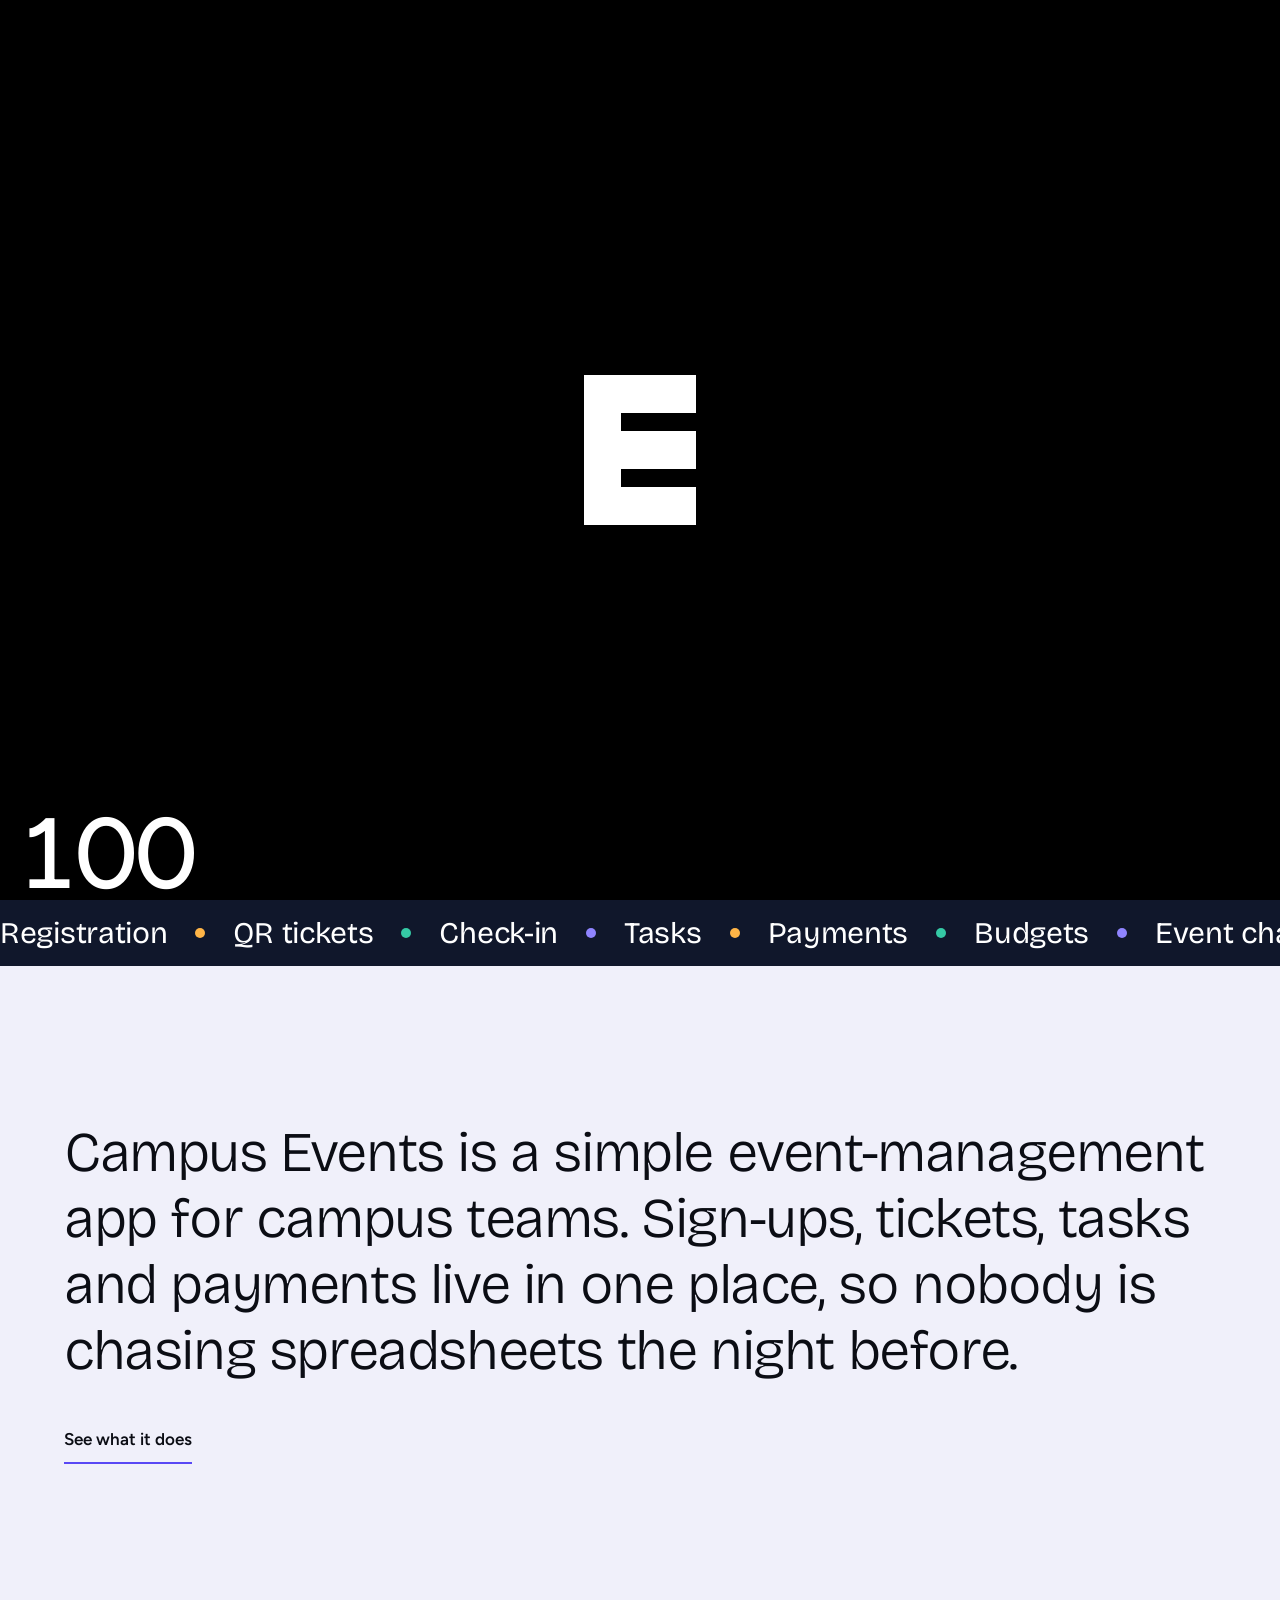
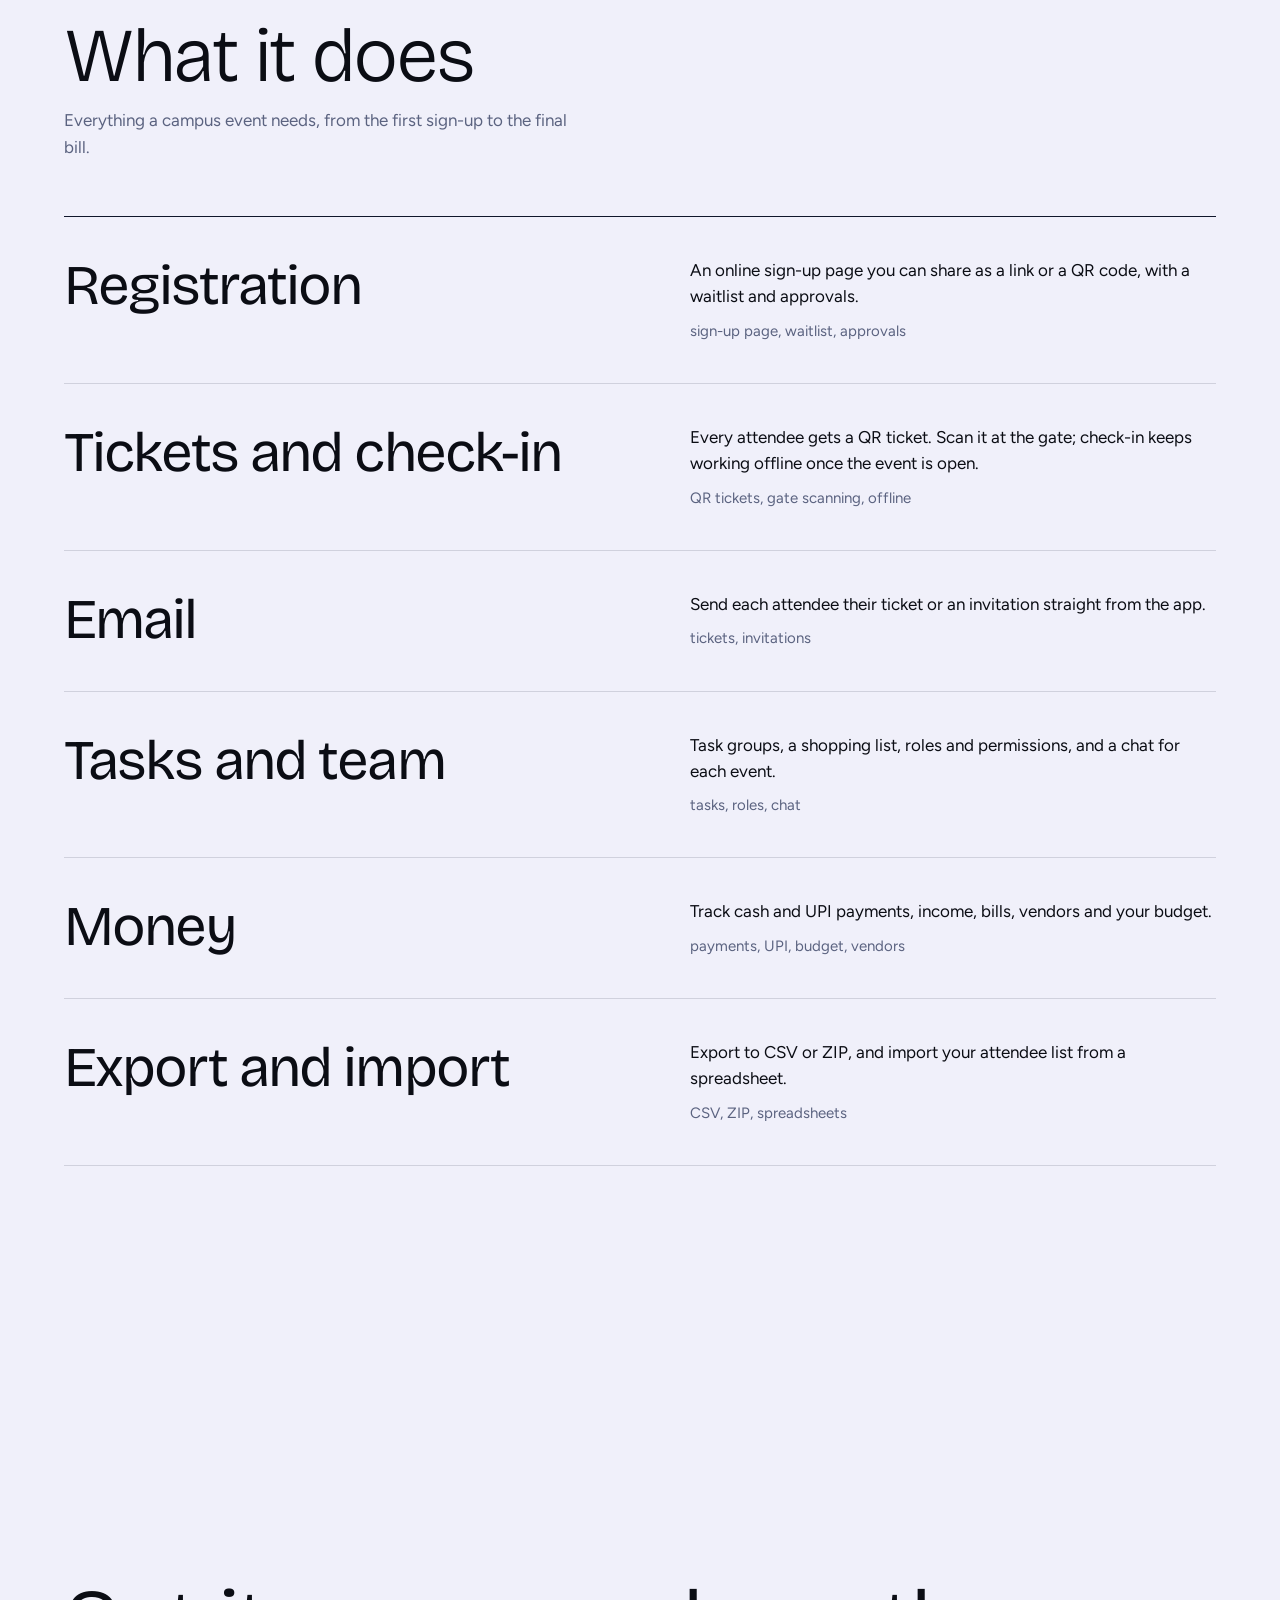
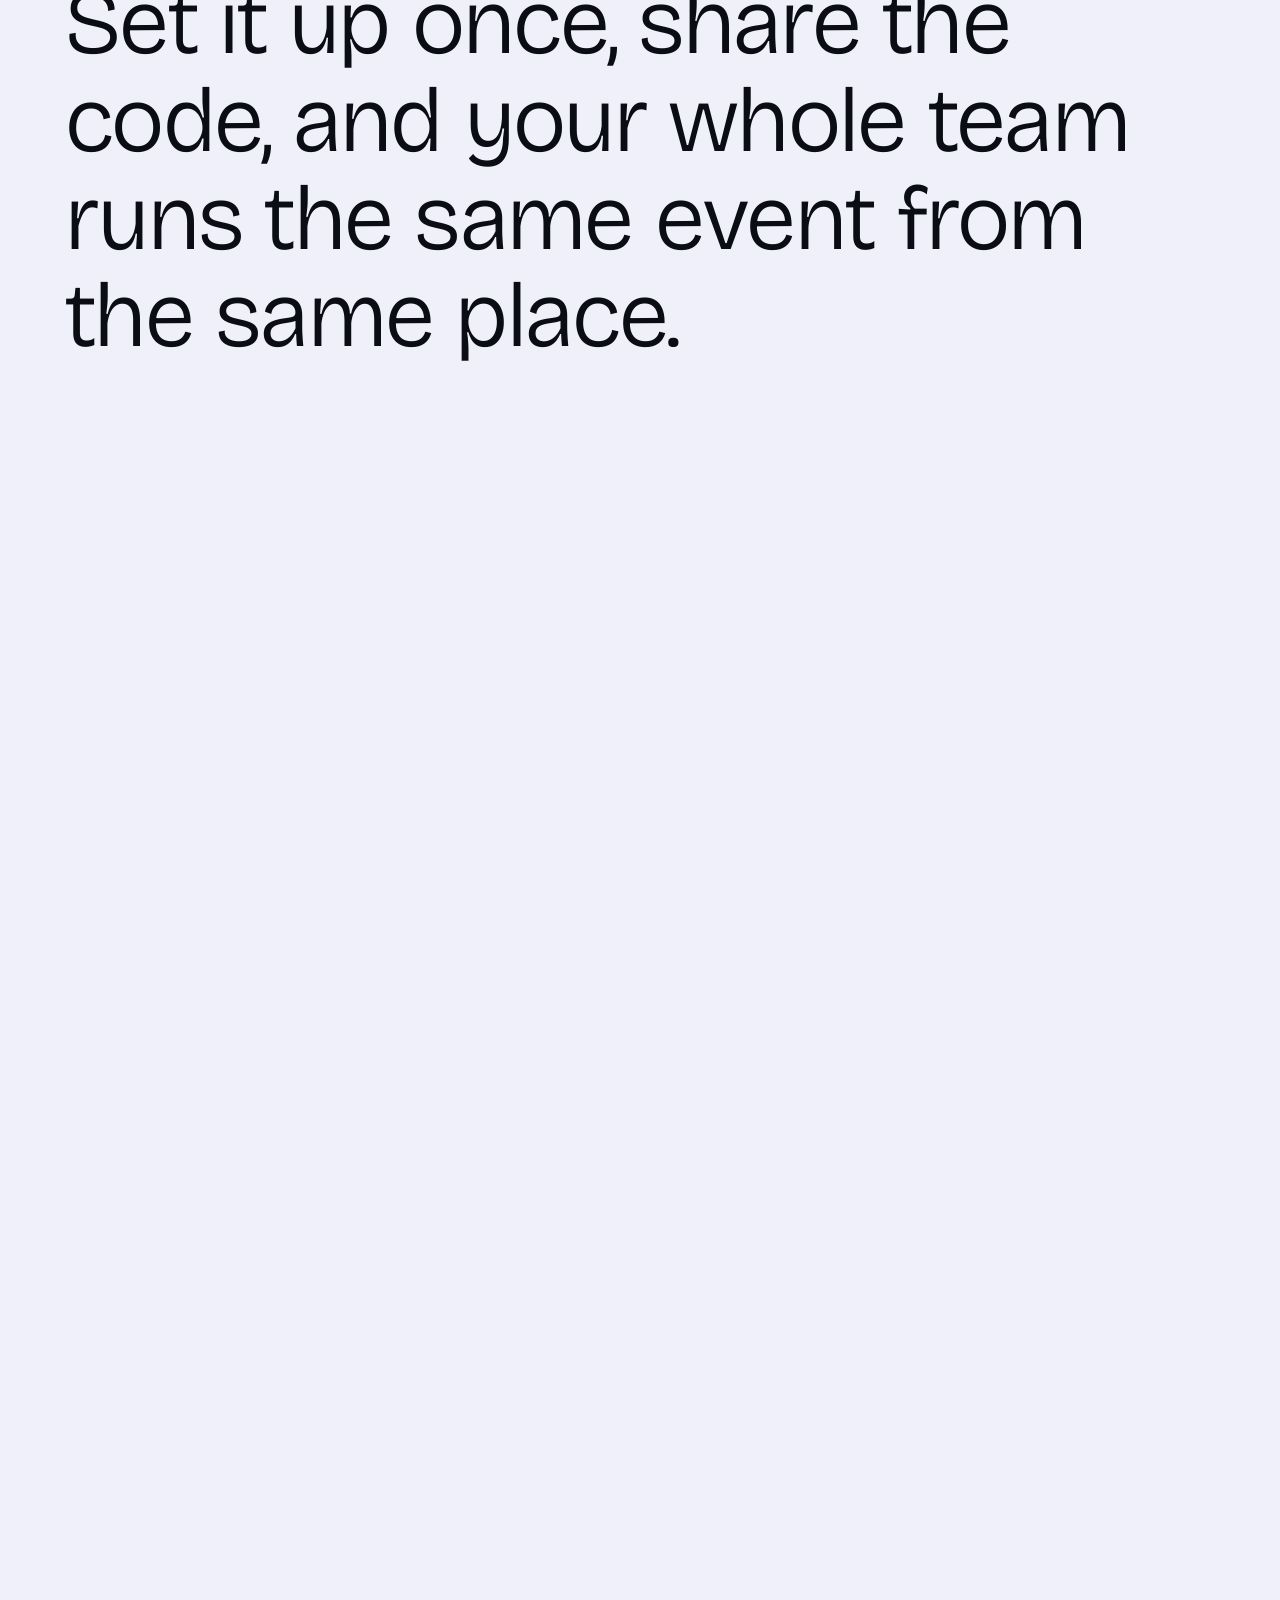
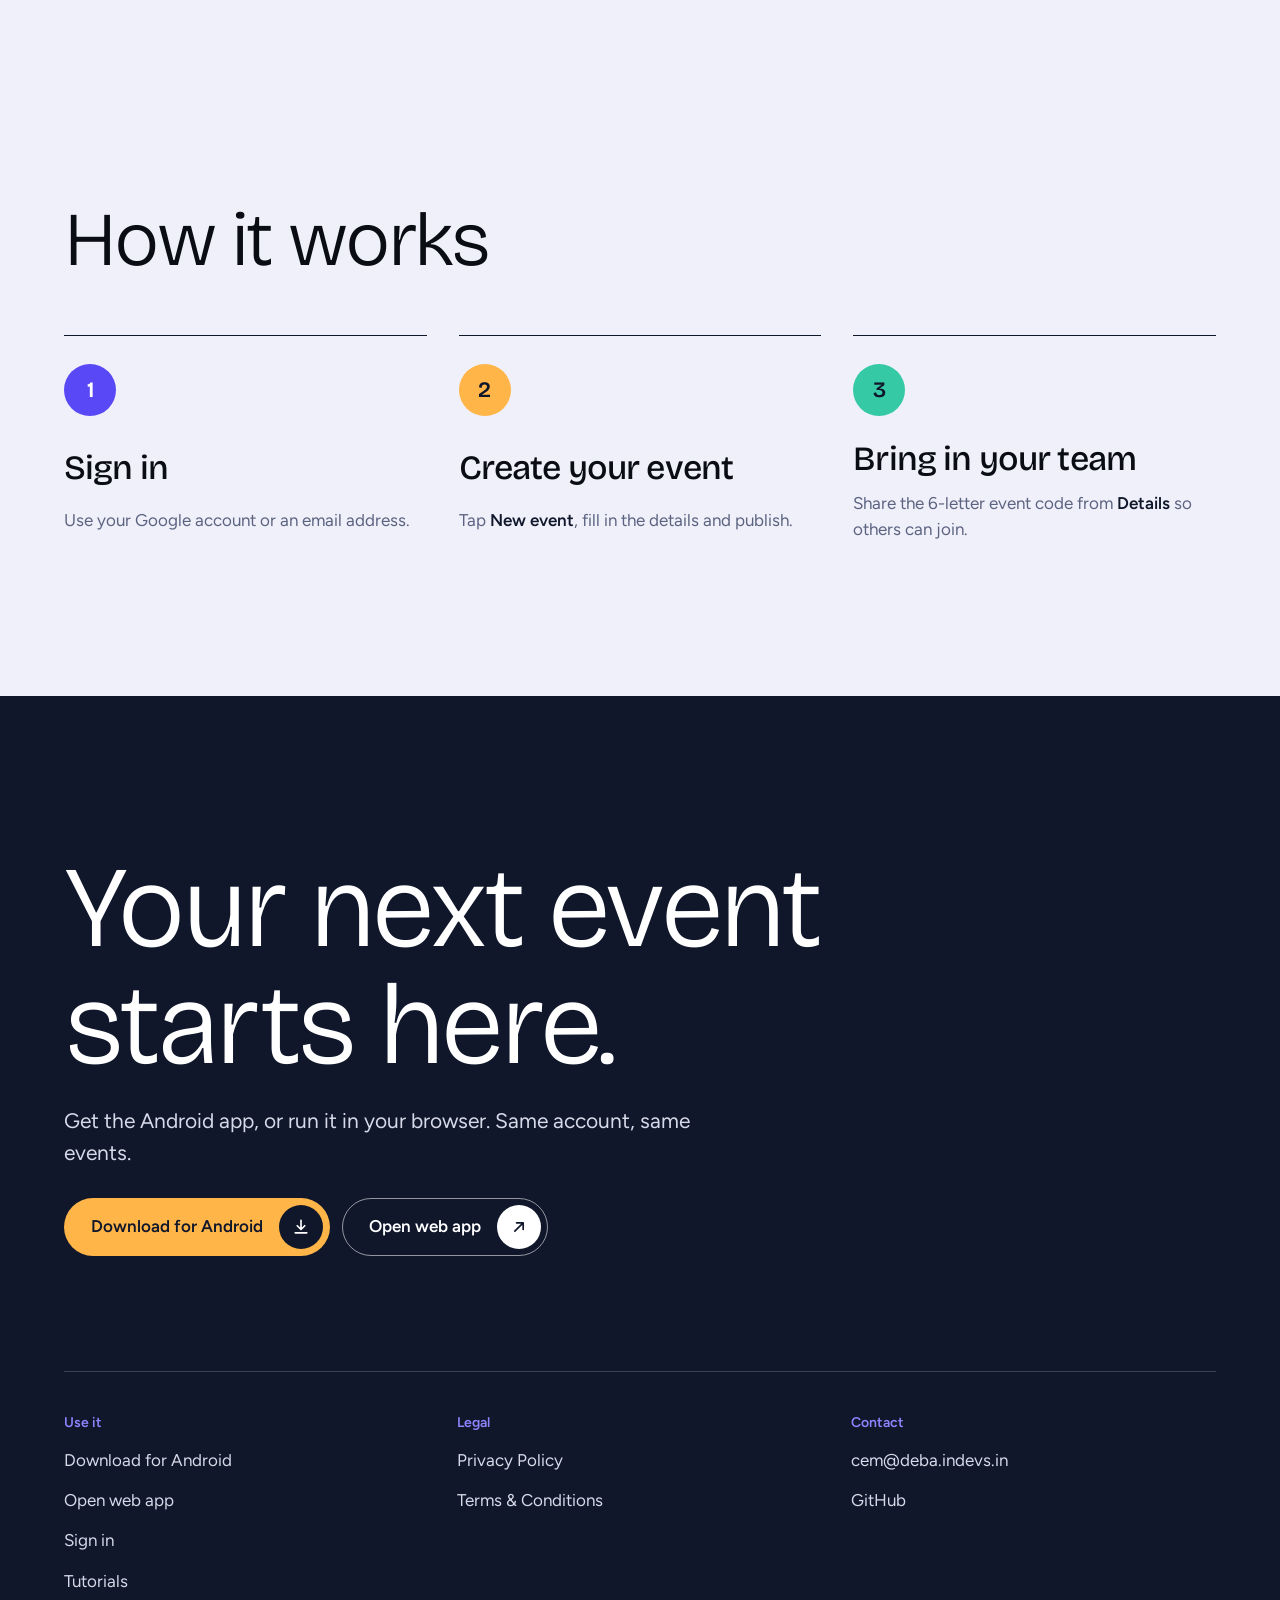
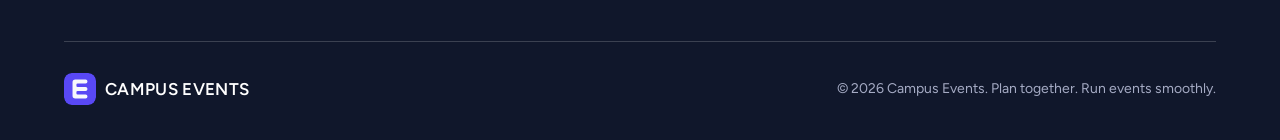
==== commit 42a7ab6c: "Add files via upload" ====
--- a/index.html
+++ b/index.html
@@ -14,18 +14,21 @@
 <meta property="og:site_name" content="Campus Events">
 <meta property="og:title" content="Campus Events | Plan together. Run events smoothly.">
 <meta property="og:description" content="Registrations, QR tickets and check-in, tasks, payments and budgets for campus event teams.">
-<!-- Social previews need an absolute URL. Change this to your landing page's own address once you know it. -->
-<meta property="og:image" content="https://cem.deba.indevs.in/icons/og-image.png">
+<!-- Social previews need an absolute URL. If you move to a custom domain, change both lines below to that domain. -->
+<meta property="og:image" content="https://real-debabrata.github.io/cemland/assets/icons/og-image.png">
 <meta property="og:image:width" content="1200">
 <meta property="og:image:height" content="630">
 <meta name="twitter:card" content="summary_large_image">
+<meta name="twitter:image" content="https://real-debabrata.github.io/cemland/assets/icons/og-image.png">
 
 <link rel="preload" href="assets/fonts/bricolage-latin-wght.woff2" as="font" type="font/woff2" crossorigin>
 <link rel="preload" href="assets/fonts/figtree-latin-wght.woff2" as="font" type="font/woff2" crossorigin>
 <link rel="stylesheet" href="css/style.css">
 <script>
 (function(){var d=document.documentElement;d.classList.add('js');
-try{var force=/[?&]intro/.test(location.search);if(!force&&(matchMedia('(prefers-reduced-motion: reduce)').matches||sessionStorage.getItem('cem-intro')==='1'||/[?&]nointro/.test(location.search)))d.classList.add('no-intro');}catch(e){}})();
+try{var force=/[?&]intro/.test(location.search);if(!force&&(matchMedia('(prefers-reduced-motion: reduce)').matches||sessionStorage.getItem('cem-intro')==='1'||/[?&]nointro/.test(location.search)))d.classList.add('no-intro');}catch(e){}
+/* Failsafe: if js/main.js has not started within 6 seconds (blocked, slow or broken), drop the intro so the page is never stuck on black. */
+setTimeout(function(){if(!window.__cemReady)d.classList.add('no-intro');},6000);})();
 </script>
 
 <script type="application/ld+json">
--- a/css/style.css
+++ b/css/style.css
@@ -1,12 +1,17 @@
-/* Campus Events landing page. Mobile-first; wider layouts are added with min-width queries.
-   Brand colours come from brand/README.md in the app repo. */
+/* Campus Events landing page. Mobile-first; wider layouts use min-width queries.
+   The opening sequence and hero layout follow measurements taken from a reference recording
+   (see README). Colours come from the app's brand kit. */
 
 @font-face{font-family:'Bricolage';font-style:normal;font-weight:200 800;font-display:swap;src:url(../assets/fonts/bricolage-latin-wght.woff2) format('woff2')}
 @font-face{font-family:'Figtree';font-style:normal;font-weight:300 900;font-display:swap;src:url(../assets/fonts/figtree-latin-wght.woff2) format('woff2')}
 
 :root{
-  --cloud:#F6F7FB;
+  --cloud:#F0F0FA;
+  --grey:#E2E5EE;
   --navy:#10172B;
+  --ink:#0b0d14;
+  --panel:#14151A;
+  --slate:#2B2E3A;
   --indigo:#5948F5;
   --tint:#8F84FF;
   --amber:#FFB547;
@@ -15,69 +20,145 @@
   --line:rgba(16,23,43,.14);
   --disp:'Bricolage','Poppins',system-ui,sans-serif;
   --txt:'Figtree','Poppins',system-ui,-apple-system,'Segoe UI',sans-serif;
+  --m:15px;                       /* side margin; 72px from 900px up */
   --pad:clamp(20px,5vw,64px);
-  --ease:cubic-bezier(.22,1,.36,1);
-  --bar:68px;
-}
+  --ease:cubic-bezier(.4,0,.1,1);
+  --out:cubic-bezier(.16,1,.3,1);
+}
+@media (min-width:900px){:root{--m:72px}}
 
 *,*::before,*::after{box-sizing:border-box}
-html{-webkit-text-size-adjust:100%;scroll-behavior:smooth;scroll-padding-top:var(--bar)}
-body{margin:0;background:var(--cloud);color:var(--navy);font:400 17px/1.55 var(--txt);-webkit-font-smoothing:antialiased;overflow-x:hidden}
-img,svg{display:block;max-width:100%}
+html{-webkit-text-size-adjust:100%;scroll-behavior:smooth;scroll-padding-top:80px;background:var(--cloud)}
+body{margin:0;background:var(--cloud);color:var(--ink);font:400 17px/1.55 var(--txt);-webkit-font-smoothing:antialiased;overflow-x:hidden}
+img,svg,canvas{display:block;max-width:100%}
 a{color:inherit}
 h1,h2,h3,p,ul,ol{margin:0}
 ul,ol{padding:0;list-style:none}
 button{font:inherit;color:inherit}
 :focus-visible{outline:3px solid var(--indigo);outline-offset:3px;border-radius:6px}
-.skip{position:fixed;left:12px;top:-60px;z-index:100;background:var(--navy);color:#fff;padding:10px 16px;border-radius:99px;text-decoration:none;transition:top .2s}
+.skip{position:fixed;left:12px;top:-60px;z-index:200;background:var(--navy);color:#fff;padding:10px 16px;border-radius:99px;text-decoration:none;transition:top .2s}
 .skip:focus{top:12px}
-@media (prefers-reduced-motion:reduce){html{scroll-behavior:auto}}
-
-/* ---------- top bar ---------- */
-.bar{position:fixed;inset:0 0 auto 0;z-index:40;height:calc(var(--bar) + env(safe-area-inset-top));padding:env(safe-area-inset-top) max(var(--pad),env(safe-area-inset-right)) 0 max(var(--pad),env(safe-area-inset-left));display:flex;align-items:center;justify-content:space-between;gap:12px;transition:background .3s,box-shadow .3s}
-.bar.is-solid{background:rgba(246,247,251,.88);-webkit-backdrop-filter:blur(14px);backdrop-filter:blur(14px);box-shadow:0 1px 0 var(--line)}
-.brand{display:inline-flex;align-items:center;gap:10px;text-decoration:none;font:600 19px/1 var(--disp);letter-spacing:-.02em;min-height:44px}
-.brand img{border-radius:10px}
-.bar__actions{display:flex;gap:10px;align-items:center}
-.pill{display:inline-flex;align-items:center;justify-content:center;min-height:44px;padding:0 20px;border-radius:99px;font:600 15px/1 var(--txt);text-decoration:none;cursor:pointer;border:1.5px solid var(--navy);background:none;transition:background .25s,color .25s}
-.pill--solid{background:var(--navy);color:#fff}
-.pill--solid:hover{background:var(--indigo);border-color:var(--indigo)}
-.pill--line:hover{background:var(--navy);color:#fff}
-.hide-sm{display:none}
-@media (min-width:640px){.hide-sm{display:inline-flex}}
-body.menu-open .bar{background:none;box-shadow:none;-webkit-backdrop-filter:none;backdrop-filter:none;color:#fff}
-body.menu-open .pill{border-color:#fff}
-body.menu-open .pill--solid{background:#fff;color:var(--navy)}
-body.menu-open .pill--line{display:none}
-
-/* ---------- full-screen menu ---------- */
-.menu{position:fixed;inset:0;z-index:30;background:var(--navy);color:#fff;display:flex;flex-direction:column;justify-content:space-between;gap:32px;padding:calc(var(--bar) + env(safe-area-inset-top) + 16px) var(--pad) max(32px,env(safe-area-inset-bottom));overflow-y:auto;overscroll-behavior:contain;visibility:hidden;clip-path:circle(0 at calc(100% - 56px) 36px);transition:clip-path .7s var(--ease),visibility 0s .7s}
-body.menu-open{overflow:hidden}
-body.menu-open .menu{visibility:visible;clip-path:circle(150% at calc(100% - 56px) 36px);transition:clip-path .8s var(--ease),visibility 0s}
-.menu__main{display:flex;flex-direction:column;gap:2px}
-.menu__main a{font:300 clamp(40px,11vw,96px)/1.08 var(--disp);letter-spacing:-.03em;text-decoration:none;padding:4px 0;min-height:44px;transition:color .2s}
-.menu__main a:hover{color:var(--amber)}
-.menu__side{display:grid;grid-template-columns:1fr;gap:24px}
-.menu__side a{display:block;padding:7px 0;color:#d6d9e8;text-decoration:none;font-size:17px}
-.menu__side a:hover{color:#fff;text-decoration:underline}
-.menu__label{font-size:14px;color:var(--tint);margin-bottom:6px;font-weight:600}
-@media (min-width:560px){.menu__side{grid-template-columns:repeat(3,1fr)}}
-@media (min-width:900px){.menu{flex-direction:row;align-items:flex-end}.menu__side{grid-template-columns:1fr;min-width:260px}}
+body.is-locked{overflow:hidden}
+
+/* ---------- intro (loader) ---------- */
+.loader{position:fixed;inset:0;z-index:150;background:#000;overflow:hidden;--u:max(12.8px,2.92vw)}
+.no-intro .loader{display:none}
+html:not(.js) .loader{display:none}
+.loader__bar{position:absolute;left:50%;top:50%;width:calc(var(--u)*5);height:var(--u);transform:translate(-50%,-50%);background:#2a2a2a;overflow:hidden}
+.loader__bar i{display:block;height:100%;background:#fff;transform:scaleX(0);transform-origin:0 50%}
+.loader__mark{position:absolute;left:50%;top:50%;width:0;height:0;opacity:0}
+.loader__mark i{position:absolute;background:#fff}
+.loader__count{position:absolute;left:max(6px,1.2vw);bottom:0;font:500 clamp(48px,7.8vw,112px)/.8 var(--txt);letter-spacing:-.03em;color:#fff;font-variant-numeric:tabular-nums;padding-bottom:.06em}
+.loader__veil{position:absolute;inset:0;width:100%;height:100%;display:none}
+
+/* ---------- header ---------- */
+.bar{position:fixed;inset:0 0 auto 0;z-index:60;padding:15px var(--m) 0;display:flex;align-items:flex-start;justify-content:space-between;gap:12px;pointer-events:none}
+@media (min-width:900px){.bar{padding-top:50px}}
+.bar>*{pointer-events:auto}
+.brand{display:inline-flex;align-items:center;gap:9px;text-decoration:none;font:600 16px/1 var(--txt);letter-spacing:.02em;text-transform:uppercase;min-height:45px;position:relative;z-index:2}
+.brand img{border-radius:8px}
+@media (min-width:900px){.brand{font-size:17px;min-height:45px}}
+.bar__right{display:flex;gap:11px;align-items:center}
+.mask-pill{display:block;border-radius:88px;overflow:hidden}
+.hide-md{display:none}
+@media (min-width:900px){.hide-md{display:block}}
+
+.pill{position:relative;display:inline-flex;align-items:center;gap:9px;height:45px;padding:0 16px 0 23px;border-radius:88px;border:0;font:500 14px/1 var(--txt);text-transform:uppercase;letter-spacing:.01em;text-decoration:none;cursor:pointer;white-space:nowrap;transition:background .3s var(--ease),color .3s var(--ease)}
+.pill--grey{background:var(--grey);color:#000}
+.pill--dark{background:var(--slate);color:#fff}
+.pill--light{background:#fff;color:var(--ink)}
+.pill--glass{background:rgba(255,255,255,.16);color:#fff;-webkit-backdrop-filter:blur(10px);backdrop-filter:blur(10px)}
+.pill .dot{width:4px;height:4px;border-radius:50%;background:currentColor;flex:none;margin-left:1px}
+.pill--menu{padding:0 16px 0 23px}
+.pill--menu .dots{display:flex;gap:2px;margin-left:1px}
+.pill--menu .dots i{width:4px;height:4px;border-radius:50%;background:currentColor;display:block;transition:transform .3s var(--ease)}
+@media (max-width:899px){
+  .pill--menu{width:45px;padding:0;justify-content:center}
+  .pill--menu .menu-label{display:none}
+  .pill--menu .dots{gap:4px;margin:0}
+  .pill--menu .dots i{width:6px;height:6px}
+}
+/* text that rolls up on hover */
+.roll{display:grid;overflow:hidden;height:1.15em;line-height:1.15}
+.roll>span{grid-area:1/1;display:block;transition:transform .3s var(--ease);white-space:nowrap}
+.roll>span+span{transform:translateY(100%)}
+@media (hover:hover){
+  .roll-host:hover .roll>span:first-child,.mcard--links a:hover .roll>span:first-child{transform:translateY(-100%)}
+  .roll-host:hover .roll>span+span,.mcard--links a:hover .roll>span+span{transform:translateY(0)}
+  .pill--grey:hover{background:#d3d7e4}
+  .pill--dark:hover{background:var(--indigo)}
+  .pill--light:hover{background:var(--amber)}
+  .pill--glass:hover{background:rgba(255,255,255,.3)}
+}
+.menu-open .menu-label>span:first-child{transform:translateY(-100%)}
+.menu-open .menu-label>span+span{transform:translateY(0)}
+
+.js:not(.no-intro) .mask-pill>.pill{transform:translateY(115%)}
+.bar.is-solid{background:rgba(240,240,250,.9);-webkit-backdrop-filter:blur(12px);backdrop-filter:blur(12px);padding-top:10px;padding-bottom:10px}
+.menu-open .bar.is-solid{background:none;-webkit-backdrop-filter:none;backdrop-filter:none}
+
+/* ---------- menu ---------- */
+.menu{position:fixed;inset:0;z-index:55;visibility:hidden;transition:visibility 0s .7s;overflow-y:auto;overscroll-behavior:contain}
+.menu__bg{position:fixed;inset:0;background:var(--indigo);clip-path:circle(0 at calc(100% - 38px) 38px);transition:clip-path .7s var(--ease)}
+@media (min-width:900px){.menu__bg{clip-path:circle(0 at calc(100% - 120px) 72px)}}
+.menu__cards{position:relative;display:grid;gap:10px;padding:78px var(--m) 24px;max-width:480px;margin-left:auto;opacity:0;transform:translateY(14px);transition:opacity .4s var(--ease),transform .5s var(--ease)}
+@media (min-width:900px){.menu__cards{padding-top:116px;width:456px}}
+.menu-open .menu{visibility:visible;transition:visibility 0s}
+.menu-open .menu__bg{clip-path:circle(150% at calc(100% - 38px) 38px)}
+@media (min-width:900px){.menu-open .menu__bg{clip-path:circle(150% at calc(100% - 120px) 72px)}}
+.menu-open .menu__cards{opacity:1;transform:none;transition-delay:.18s}
+.mcard{display:block;border-radius:10px;background:#fff;color:var(--ink);text-decoration:none}
+.mcard--links{padding:8px}
+.mcard--links a{display:block;padding:13px 18px;border-radius:100px;font:400 26px/1.15 var(--txt);letter-spacing:-.01em;text-decoration:none;transition:background .3s var(--ease),color .3s var(--ease)}
+.mcard--links a:hover,.mcard--links a:focus-visible{background:var(--indigo);color:#fff}
+.mcard--links .roll{height:1.15em}
+.mcard--cta,.mcard--dark{display:flex;align-items:center;justify-content:space-between;gap:16px;padding:0 22px;min-height:82px;font:400 26px/1.15 var(--txt);letter-spacing:-.01em}
+.mcard--dark{background:var(--navy);color:#fff}
+.mcard--cta{background:var(--amber)}
+.mcard svg{width:26px;height:26px;flex:none;fill:none;stroke:currentColor;stroke-width:1.8;stroke-linecap:round;stroke-linejoin:round;transition:transform .4s var(--ease)}
+.mcard--cta:hover svg,.mcard--dark:hover svg{transform:rotate(45deg)}
+.menu__legal{display:flex;flex-wrap:wrap;gap:2px 18px;padding:10px 6px 0}
+.menu__legal a{color:#fff;text-decoration:none;font-size:15px;padding:8px 0;opacity:.9}
+.menu__legal a:hover{opacity:1;text-decoration:underline}
+.menu-open .bar{color:#fff}
+.menu-open .brand{color:#fff}
+.menu-open .mask-pill:not(:last-child){visibility:hidden}
 
 /* ---------- hero ---------- */
-.hero{position:relative;min-height:100vh;min-height:100svh;display:flex;flex-direction:column;justify-content:flex-end;padding:calc(var(--bar) + 24px) var(--pad) 96px;overflow:hidden;isolation:isolate}
-.hero__canvas{position:absolute;inset:0;width:100%;height:100%;z-index:-1;pointer-events:none}
-.hero__body{max-width:1312px}
-h1{font:300 clamp(44px,11.6vw,132px)/.98 var(--disp);letter-spacing:-.045em;max-width:11.5em}
-.line{text-wrap:balance}
-.mask{display:block;overflow:hidden;padding-bottom:.08em;margin-bottom:-.08em}
-.line{display:block}
-.js .line{transform:translateY(110%);animation:rise 1.1s var(--ease) forwards}
-@keyframes rise{to{transform:none}}
-.hero__lead{margin-top:clamp(20px,3vw,32px);max-width:34em;font-size:clamp(17px,2.2vw,21px);color:var(--navy)}
-.js .hero__lead,.js .hero .cta-row{opacity:0;animation:fade .9s .55s var(--ease) forwards}
-.js .hero .cta-row{animation-delay:.7s}
-@keyframes fade{to{opacity:1}}
+.hero{position:relative;height:100vh;height:100svh;min-height:560px;padding:62px var(--m) 0;display:grid;grid-template-rows:auto minmax(0,1fr) 45px;gap:0}
+@media (min-width:900px){.hero{padding-top:50px;grid-template-rows:auto minmax(0,1fr) 50px}}
+.hero__title{font:400 clamp(23.4px,1.2vw + 18.72px,36px)/1.1 var(--txt);letter-spacing:-.012em;color:#000;max-width:100%;margin-bottom:9px}
+@media (min-width:900px){.hero__title{margin-left:25.5%;max-width:42%;margin-bottom:30px}}
+.hero__title .w{display:inline-block;overflow:hidden;vertical-align:top;padding-bottom:.12em;margin-bottom:-.12em}
+.hero__title .w>span{display:inline-block}
+.js:not(.no-intro) .hero__title .w>span,.js:not(.no-intro) .hero__scroll-text .w>span{transform:translateY(112%)}
+.hero__scroll-text .w{display:inline-block;overflow:hidden;vertical-align:top}
+.hero__scroll-text .w>span{display:inline-block}
+
+.hero__visual{position:relative;border-radius:12px;overflow:hidden;background:var(--panel);min-height:0;isolation:isolate}
+@media (min-width:900px){.hero__visual{border-radius:15px}}
+.hero__visual canvas{position:absolute;inset:0;width:100%;height:100%}
+.hero__scrim{position:absolute;inset:auto 0 0 0;height:55%;background:linear-gradient(to top,rgba(20,21,26,.82),rgba(20,21,26,0));pointer-events:none}
+.hero__cta{position:absolute;left:14px;bottom:14px;right:14px;display:flex;flex-wrap:wrap;gap:10px}
+@media (min-width:900px){.hero__cta{left:24px;bottom:24px}}
+.hero__cta .pill{height:48px}
+.hero__cta .mask,.hero__cta>.pill{opacity:1}
+.js:not(.no-intro) .hero__cta .pill{transform:translateY(130%)}
+.hero__cta{overflow:hidden;padding-top:2px}
+
+.hero__scroll{position:relative;display:flex;align-items:center;justify-content:space-between;text-decoration:none;font:500 14px/1 var(--txt);text-transform:uppercase;min-height:44px;align-self:start;padding-top:16px}
+@media (min-width:900px){.hero__scroll{font-size:14.4px;padding-top:18px}}
+.hero__scroll-text{position:absolute;left:50%;top:15px;transform:translateX(-50%);white-space:nowrap;line-height:16px}
+@media (min-width:900px){.hero__scroll-text{top:17px}}
+.cross{position:relative;display:block;width:14px;height:14px;flex:none}
+.cross::before,.cross::after{content:"";position:absolute;background:#000}
+.cross::before{left:0;right:0;top:50%;height:1.5px;margin-top:-.75px}
+.cross::after{top:0;bottom:0;left:50%;width:1.5px;margin-left:-.75px}
+.cross--mid{display:none}
+@media (min-width:900px){.cross--mid{display:block}}
+.js:not(.no-intro) .cross{opacity:0;transform:translateY(8px)}
+.js:not(.no-intro) .hero__scroll{overflow:hidden}
+
 .cta-row{display:flex;flex-wrap:wrap;gap:12px;margin-top:28px}
 
 .btn{display:inline-flex;align-items:center;justify-content:space-between;gap:16px;min-height:56px;padding:6px 6px 6px 26px;border-radius:99px;font:600 17px/1 var(--txt);text-decoration:none;border:1.5px solid transparent;transition:background .3s,color .3s,border-color .3s}
@@ -100,11 +181,6 @@
 .btn--outline:hover .btn__ico{background:var(--navy);color:#fff}
 @media (max-width:479px){.cta-row .btn{width:100%}}
 
-.scroll-cue{position:absolute;left:var(--pad);bottom:max(24px,env(safe-area-inset-bottom));display:flex;align-items:center;gap:12px;font-size:15px;font-weight:500;text-decoration:none;color:var(--mute);min-height:44px}
-.scroll-cue i{display:block;width:1.5px;height:40px;background:var(--line);position:relative;overflow:hidden}
-.scroll-cue i::after{content:"";position:absolute;left:0;top:0;width:100%;height:50%;background:var(--navy);animation:cue 1.8s var(--ease) infinite}
-@keyframes cue{0%{transform:translateY(-100%)}100%{transform:translateY(200%)}}
-
 /* ---------- marquee ---------- */
 .marquee{background:var(--navy);color:#fff;overflow:hidden;padding:18px 0}
 .marquee__track{display:flex;align-items:center;gap:28px;width:max-content;white-space:nowrap;font:400 clamp(20px,3vw,30px)/1 var(--disp);letter-spacing:-.01em;animation:slide 38s linear infinite}
@@ -176,8 +252,9 @@
   .foot__base{flex-direction:row;align-items:center;justify-content:space-between}
 }
 
+
 @media (prefers-reduced-motion:reduce){
-  .js .line,.js .hero__lead,.js .hero .cta-row{animation:none;transform:none;opacity:1}
-  .marquee__track,.scroll-cue i::after{animation:none}
-  .menu,body.menu-open .menu{transition:none}
-}
+  html{scroll-behavior:auto}
+  .marquee__track{animation:none}
+  .menu__bg,.menu__cards{transition:none}
+}
